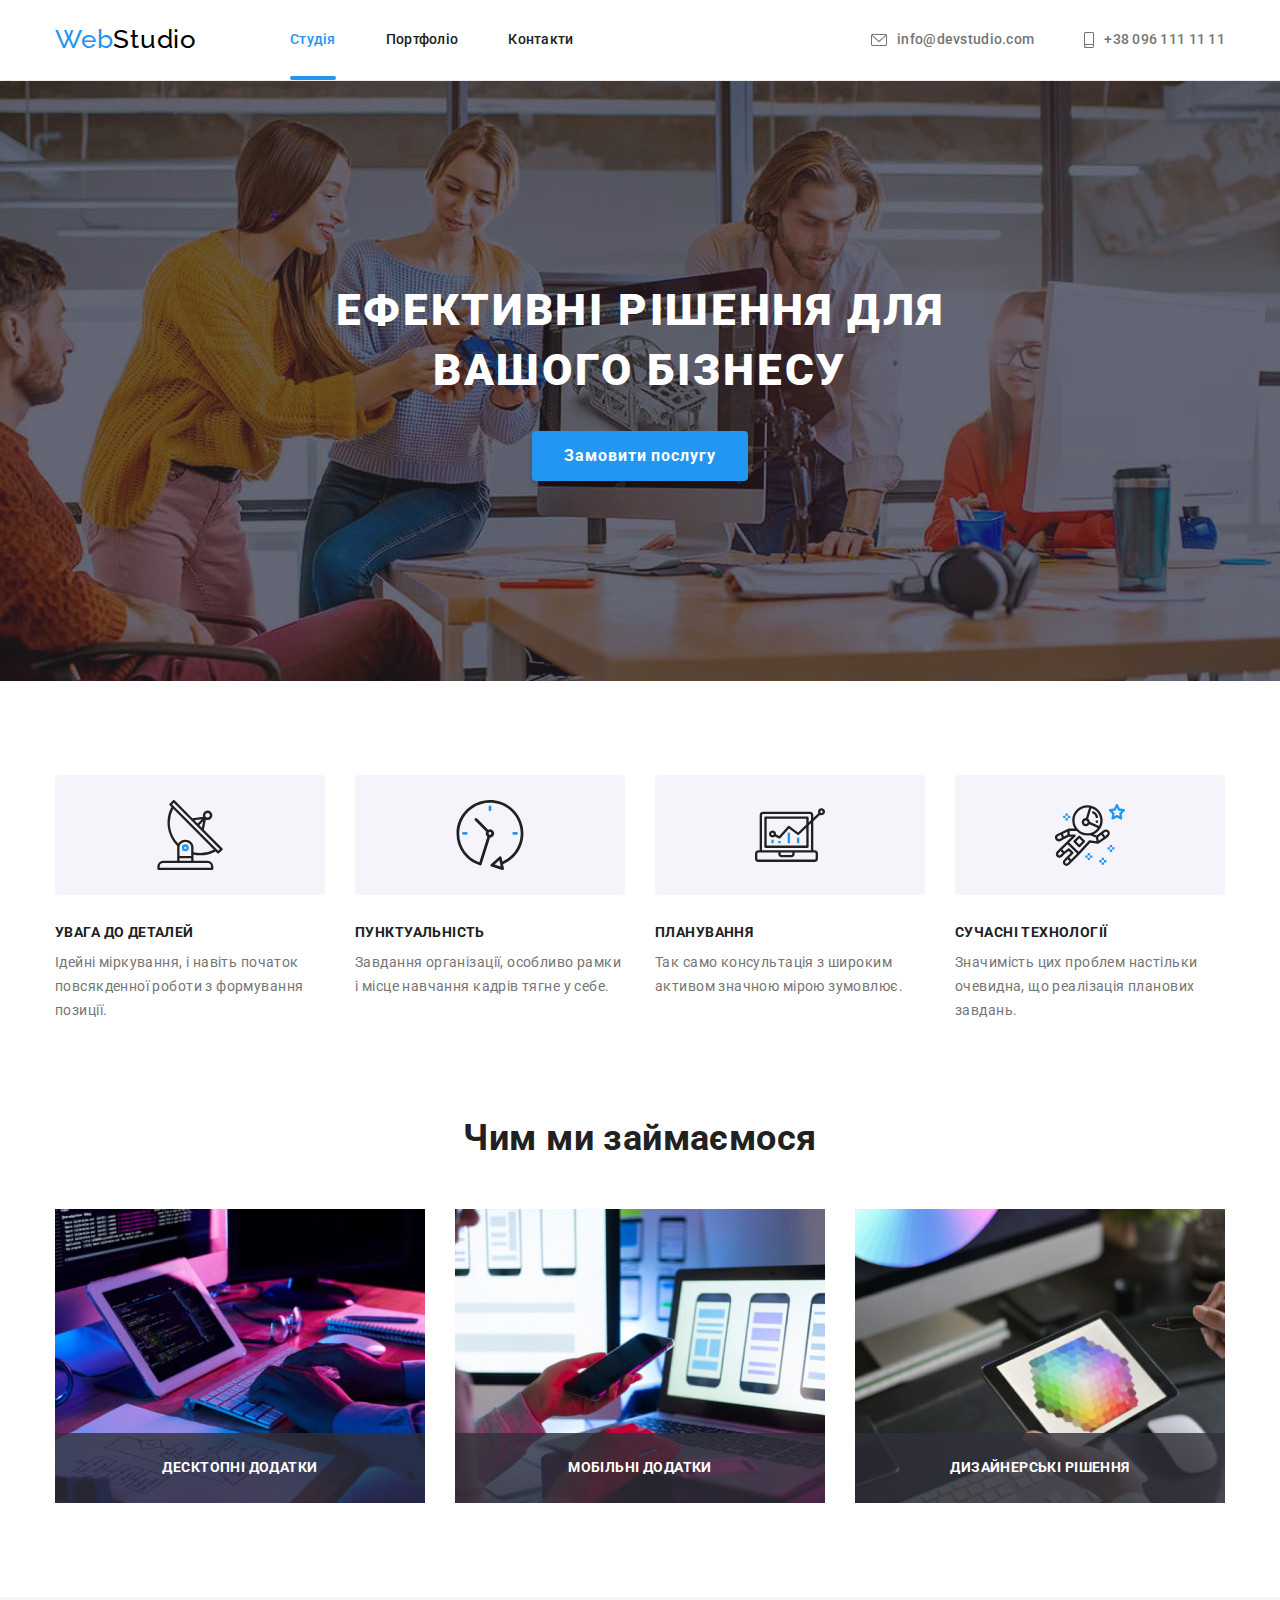
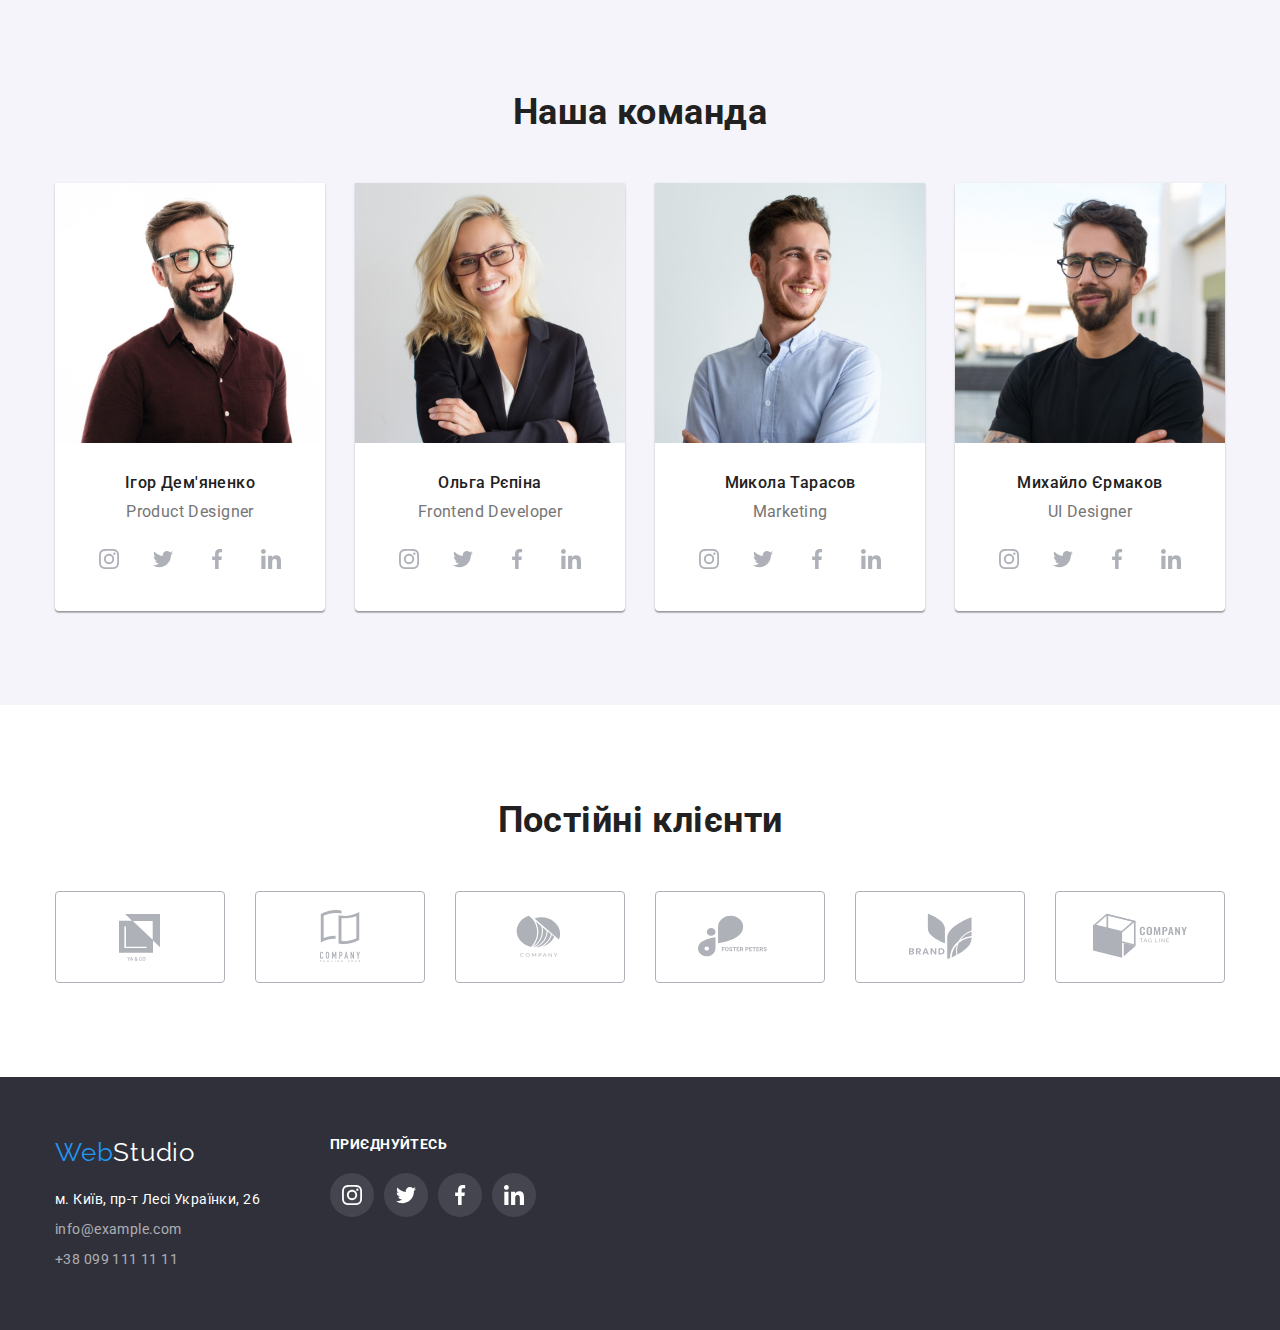
==== index.html @ 26569d28 "Copy files from 5 module" ====
<!DOCTYPE html>
<html lang="uk">

<head>
    <meta charset="UTF-8">
    <meta http-equiv="X-UA-Compatible" content="IE=edge">
    <meta name="viewport" content="width=device-width, initial-scale=1.0">
    <title>WebStudio</title>
    <link rel="preconnect" href="https://fonts.googleapis.com">
    <link rel="preconnect" href="https://fonts.gstatic.com" crossorigin>
    <link href="https://fonts.googleapis.com/css2?family=Raleway:wght@700&family=Roboto:wght@400;500;700;900&display=swap" rel="stylesheet">
    <link rel="stylesheet" href="https://cdnjs.cloudflare.com/ajax/libs/modern-normalize/1.1.0/modern-normalize.min.css">
    <link rel="stylesheet" href="./css/styles.css">
</head>

<body>

    <header>

       <div class="container">
        <!-- Navigation -->
        <nav class="main-nav">
            <a href="./index.html" lang="en" class="logo"><span>Web</span>Studio</a>
            <ul class="list site-nav">
                <li><a href="./index.html" class="link current">Студія</a></li>
                <li><a href="./portfolio.html" class="link">Портфоліо</a></li>
                <li><a href="" class="link">Контакти</a></li>
            </ul>
        </nav>
        
        <!-- Contacts -->
        <ul class="list contact-list">
            <li>
                <a href="mailto:info@devstudio.com" lang="en" class="link contact">
                    <svg width="16px" height="12px" class="contact-icon">
                        <use href="./images/icons/icons.svg#icon-envelope"></use>
                    </svg>
                    info@devstudio.com
                </a>
            </li>
            <li>
                <a href="tel:+380961111111" class="link contact">
                    <svg width="10px" height="16px" class="contact-icon">
                        <use href="./images/icons/icons.svg#icon-smartphone"></use>
                    </svg>
                    +38 096 111 11 11
                </a>
            </li>
        </ul>
       </div>

    </header>

    <main>

        <!-- Order a service -->
        <section class="order section">
            <div class="container">
                <h1 class="order-title">Ефективні рішення для вашого бізнесу</h1>
                <button type="button" class="primary-button" data-modal-open>Замовити послугу</button>
            </div>
            
            <div class="backdrop is-hidden" data-modal>
                <div class="modal">
                    <button type="button" class="modal-btn" data-modal-close>
                        <svg width="11" height="11">
                            <use href="./images/icons/icons.svg#icon-cross"></use>
                        </svg>
                    </button>
                </div>
            </div>
        </section>

        <!-- Our adventages -->
        <section class="adventage section">
           <div class="container">
            <h2 class="visually-hidden">Наші переваги</h2>
            <ul class="list adventage-list">
                <li>
                    <div class="adventage-icon">
                        <svg width="70px" height="70px">
                            <use href="./images/icons/icons.svg#icon-antenna"></use>
                        </svg>
                    </div>
                    <h3 class="adventage-title">УВАГА ДО ДЕТАЛЕЙ</h3>
                    <p class="adventage-desc">Ідейні міркування, і навіть початок повсякденної роботи з формування позиції.</p>
                </li>
                <li>
                    <div class="adventage-icon">
                        <svg width="70px" height="70px">
                            <use href="./images/icons/icons.svg#icon-clock"></use>
                        </svg>
                    </div>
                    <h3 class="adventage-title">ПУНКТУАЛЬНІСТЬ</h3>
                    <p class="adventage-desc">Завдання організації, особливо рамки і місце навчання кадрів тягне у себе.</p>
                </li>
                <li>
                    <div class="adventage-icon">
                        <svg width="70px" height="70px">
                            <use href="./images/icons/icons.svg#icon-diagram"></use>
                        </svg>
                    </div>
                    <h3 class="adventage-title">ПЛАНУВАННЯ</h3>
                    <p class="adventage-desc">Так само консультація з широким активом значною мірою зумовлює.</p>
                </li>
                <li>
                    <div class="adventage-icon">
                        <svg width="70px" height="70px">
                            <use href="./images/icons/icons.svg#icon-astronaut"></use>
                        </svg>
                    </div>
                    <h3 class="adventage-title">СУЧАСНІ ТЕХНОЛОГІЇ</h3>
                    <p class="adventage-desc">Значимість цих проблем настільки очевидна, що реалізація планових завдань.</p>
                </li>
            </ul>
           </div>
        </section>

        <!-- What we are doing -->
        <section class="work section">
           <div class="container">
            <h2 class="section-title">Чим ми займаємося</h2>
            <ul class="list work-list">
                <li class="work-item">
                    <img src="./images/work/program-structure.jpg" alt="program-structure" width="370">
                    <div class="work-desc">
                        <h3 class="work-title">Десктопні додатки</h3>
                    </div>
                </li>
                <li class="work-item">
                    <img src="./images/work/flexibale-for-phone.jpg" alt="flexibale-for-phone" width="370">
                    <div class="work-desc">
                        <h3 class="work-title">Мобільні додатки</h3>
                    </div>
                </li>
                <li class="work-item">
                    <img src="./images/work/planshet-color.jpg" alt="planshet-color" width="370">
                    <div class="work-desc">
                        <h3 class="work-title">Дизайнерські рішення</h3>
                    </div>
                </li>
            </ul>
           </div>
        </section>

        <!-- Our team -->
        <section class="team section">
            <div class="container">
                <h2 class="section-title">Наша команда</h2>
                <ul class="list team-list">
                    <li class="list-item">
                        <img src="./images/team/igor-demyanenko.jpg" alt="igor-demyanenko" width="270" class="hero-img">
                        <div class="team-info">
                            <h3 class="hero-title">Ігор Дем'яненко</h3>
                            <p class="hero-desc" lang="en">Product Designer</p>
                            <ul class="list social-list">
                            <li class="social-item">
                                <a href="" class="social-link" aria-label="instagram">
                                    <svg class="social-icon">
                                        <use href="./images/icons/icons.svg#icon-instagram"></use>
                                    </svg>
                                </a>
                            </li>
                            <li class="social-item">
                                <a href="" class="social-link" aria-label="twitter">
                                    <svg class="social-icon">
                                        <use href="./images/icons/icons.svg#icon-twitter"></use>
                                    </svg>
                                </a>
                            </li>
                            <li class="social-item">
                                <a href="" class="social-link" aria-label="facebook">
                                    <svg class="social-icon">
                                        <use href="./images/icons/icons.svg#icon-facebook"></use>
                                    </svg>
                                </a>
                            </li>
                            <li class="social-item">
                                <a href="" class="social-link" aria-label="linkedin">
                                    <svg class="social-icon">
                                        <use href="./images/icons/icons.svg#icon-linkedin"></use>
                                    </svg>
                                </a>
                            </li>
                            </ul>
                        </div>
                    </li>
                    <li class="list-item">
                        <img src="./images/team/olga-repina.jpg" alt="olga-repina" width="270" class="hero-img">
                        <div class="team-info">
                            <h3 class="hero-title">Ольга Рєпіна</h3>
                            <p class="hero-desc" lang="en">Frontend Developer</p>
                            <ul class="list social-list">
                                <li class="social-item">
                                    <a href="" class="social-link" aria-label="instagram">
                                        <svg class="social-icon">
                                            <use href="./images/icons/icons.svg#icon-instagram"></use>
                                        </svg>
                                    </a>
                                </li>
                                <li class="social-item">
                                    <a href="" class="social-link" aria-label="twitter">
                                        <svg class="social-icon">
                                            <use href="./images/icons/icons.svg#icon-twitter"></use>
                                        </svg>
                                    </a>
                                </li>
                                <li class="social-item">
                                    <a href="" class="social-link" aria-label="facebook">
                                        <svg class="social-icon">
                                            <use href="./images/icons/icons.svg#icon-facebook"></use>
                                        </svg>
                                    </a>
                                </li>
                                <li class="social-item">
                                    <a href="" class="social-link" aria-label="linkedin">
                                        <svg class="social-icon">
                                            <use href="./images/icons/icons.svg#icon-linkedin"></use>
                                        </svg>
                                    </a>
                                </li>
                            </ul>
                        </div>
                    </li>
                    <li class="list-item">
                        <img src="./images/team/nikolai-tarasov.jpg" alt="nikolai-tarasov" width="270" class="hero-img">
                        <div class="team-info">
                            <h3 class="hero-title">Микола Тарасов</h3>
                            <p class="hero-desc" lang="en">Marketing</p>
                            <ul class="list social-list">
                                <li class="social-item">
                                    <a href="" class="social-link" aria-label="instagram">
                                        <svg class="social-icon">
                                            <use href="./images/icons/icons.svg#icon-instagram"></use>
                                        </svg>
                                    </a>
                                </li>
                                <li class="social-item">
                                    <a href="" class="social-link" aria-label="twitter">
                                        <svg class="social-icon">
                                            <use href="./images/icons/icons.svg#icon-twitter"></use>
                                        </svg>
                                    </a>
                                </li>
                                <li class="social-item">
                                    <a href="" class="social-link" aria-label="facebook">
                                        <svg class="social-icon">
                                            <use href="./images/icons/icons.svg#icon-facebook"></use>
                                        </svg>
                                    </a>
                                </li>
                                <li class="social-item">
                                    <a href="" class="social-link" aria-label="linkedin">
                                        <svg class="social-icon">
                                            <use href="./images/icons/icons.svg#icon-linkedin"></use>
                                        </svg>
                                    </a>
                                </li>
                            </ul>
                        </div>
                    </li>
                    <li class="list-item">
                        <img src="./images/team/misha-ermakov.jpg" alt="misha-ermakov" width="270" class="hero-img">
                        <div class="team-info">
                            <h3 class="hero-title">Михайло Єрмаков</h3>
                            <p class="hero-desc" lang="en">UI Designer</p>
                            <ul class="list social-list">
                                <li class="social-item">
                                    <a href="" class="social-link" aria-label="instagram">
                                        <svg class="social-icon">
                                            <use href="./images/icons/icons.svg#icon-instagram"></use>
                                        </svg>
                                    </a>
                                </li>
                                <li class="social-item">
                                    <a href="" class="social-link" aria-label="twitter">
                                        <svg class="social-icon">
                                            <use href="./images/icons/icons.svg#icon-twitter"></use>
                                        </svg>
                                    </a>
                                </li>
                                <li class="social-item">
                                    <a href="" class="social-link" aria-label="facebook">
                                        <svg class="social-icon">
                                            <use href="./images/icons/icons.svg#icon-facebook"></use>
                                        </svg>
                                    </a>
                                </li>
                                <li class="social-item">
                                    <a href="" class="social-link" aria-label="linkedin">
                                        <svg class="social-icon">
                                            <use href="./images/icons/icons.svg#icon-linkedin"></use>
                                        </svg>
                                    </a>
                                </li>
                            </ul>
                        </div>
                    </li>
                </ul>
            </div>
        </section>

        <!-- Our clients -->
        <section class="section">
            <div class="container">
                <h2 class="section-title">Постійні клієнти</h2>
                <ul class="list client-list">
                    <li class="client-item">
                        <a href="" class="link client-link">
                            <svg class="client-icon">
                                <use href="./images/icons/icons.svg#icon-ya-co"></use>
                            </svg>
                        </a>
                    </li>
                    <li class="client-item">
                        <a href="" class="link client-link">
                            <svg class="client-icon">
                                <use href="./images/icons/icons.svg#icon-tagline-here"></use>
                            </svg>
                        </a>
                    </li>
                    <li class="client-item">
                        <a href="" class="link client-link">
                            <svg class="client-icon">
                                <use href="./images/icons/icons.svg#icon-company"></use>
                            </svg>
                        </a>
                    </li>
                    <li class="client-item">
                        <a href="" class="link client-link">
                            <svg class="client-icon">
                                <use href="./images/icons/icons.svg#icon-foster-peters"></use>
                            </svg>
                        </a>
                    </li>
                    <li class="client-item">
                        <a href="" class="link client-link">
                            <svg class="client-icon">
                                <use href="./images/icons/icons.svg#icon-brand"></use>
                            </svg>
                        </a>
                    </li>
                    <li class="client-item">
                        <a href="" class="link client-link">
                            <svg class="client-icon">
                                <use href="./images/icons/icons.svg#icon-tag-line"></use>
                            </svg>
                        </a>
                    </li>
                </ul>
            </div>
        </section>
    </main>

    <footer class="footer">

        <div class="container">
            <!-- Logo and address -->
            <div class="address-section">
                <!-- Address -->
                <a href="./index.html" lang="en" class="link logo"><span>Web</span>Studio</a>
                
                <address>
                    <ul class="list">
                        <li class="address-item"><a href="" class="link">м. Київ, пр-т Лесі Українки, 26</a></li>
                        <li class="address-item"><a href="mailto:info@example.com" class="link contact">info@example.com</a></li>
                        <li class="address-item"><a href="tel:+380991111111" class="link contact">+38 099 111 11 11</a></li>
                    </ul>
                </address>
            </div>

            <!-- Social links -->
            <div class="social-section">
                <h3 class="social-title">Приєднуйтесь</h3>
                <ul class="list social-list">
                    <li class="list-item social-item">
                        <a href="" class="link social-link">
                            <svg class="social-icon">
                                <use href="./images/icons/icons.svg#icon-instagram"></use>
                            </svg>
                        </a>
                    </li>
                    <li class="list-item social-item">
                        <a href="" class="link social-link">
                            <svg class="social-icon">
                                <use href="./images/icons/icons.svg#icon-twitter"></use>
                            </svg>
                        </a>
                    </li>
                    <li class="list-item social-item">
                        <a href="" class="link social-link">
                            <svg class="social-icon">
                                <use href="./images/icons/icons.svg#icon-facebook"></use>
                            </svg>
                        </a>
                    </li>
                    <li class="list-item social-item">
                        <a href="" class="link social-link">
                            <svg class="social-icon">
                                <use href="./images/icons/icons.svg#icon-linkedin"></use>
                            </svg>
                        </a>
                    </li>
                </ul>
            </div>
        </div>
    </footer>

    <script src="./js/modal.js"></script>
</body>

</html>
---- css/styles.css ----
/* TEXT COLOR */
/* main color for text: #757575; */
/* main color for text in header: #212121; */
/* secondary color for text: #FFFFFF; */
/* color accent: #2196F3 */
/* Color for logo: #000000 */


/* BACKGROUND COLOR */
/* main background color: #FFFFFF; */
/* secondary background color: #2F303A */
/* another background color: #F5F4FA */


/* ELEMENTS COLOR */
/* Color for icons: #AFB1B8 */


/* common selectors */
:root {
    --primary-text-color: #757575;
    --title-text-color: #212121;
    --accent-color: #2196F3;
    --primary-white-color: #FFFFFF;
    --secondary-white-color: #F5F4FA;
    --secondary-background-color: #2F303A;
    --primary-icon-color: #AFB1B8;


    --time-function: cubic-bezier(0.4, 0, 0.2, 1);
}

body {
    background-color: var(--primary-white-color);
    color: var(--primary-text-color);
    font-family: 'Roboto', sans-serif;
    letter-spacing: 0.03em;
    font-size: 14px;
}

html {
    box-sizing: border-box;
}

*,
*::after,
*::before {
    box-sizing: inherit;
}


.list {
    list-style: none;
    margin: 0;
    padding: 0;
}

.link {
    text-decoration: none;
}

.link.current {
    color: var(--accent-color);
}

.link.current::after {
    position: absolute;

    content: '';
    width: 100%;
    height: 4px;
    transform: scaleX(1);

    left: 0px;
    bottom: 0px;
    border-radius: 2px;
    background-color: var(--accent-color);
}

.visually-hidden {
    position: absolute;
    width: 1px;
    height: 1px;
    margin: -1px;
    border: 0;
    padding: 0;
    white-space: nowrap;
    clip-path: inset(100%);
    clip: rect(0 0 0 0);
    overflow: hidden;
}

button {
    cursor: pointer;
}

.container {
    margin: 0 auto;
    width: 1200px;
    padding: 0 15px;
}

h1, h2, h3, h4, h5, h6 {
    margin: 0px;
}

p {
    margin: 0px;
}

.section {
    padding-top: 94px;
    padding-bottom: 94px;
}

/* HEADER */
header {
    font-weight: 500;
    line-height: 1.14;
    letter-spacing: 0.02em;
    border-bottom: 1px solid #ECECEC;
}

header .container {
    display: flex;
    align-items: center;
}

.main-nav {
    display: flex;
    align-items: center;
}

/* logo */
nav .logo {
    margin-right: 93px;

    text-decoration: none;
    color: #000000;
}

.logo span {
    color: var(--accent-color);
}

.logo {
    font-family: 'Raleway', sans-serif;
    font-size: 26px;
    line-height: 1.2;
    letter-spacing: 0.03em;
}

.site-nav {
    display: flex;
}

.site-nav li:not(:last-child) {
    margin-right: 50px;
}

/* links for pages */
nav .link {
    position: relative;

    display: block;
    padding-top: 32px;
    padding-bottom: 32px;

    color: var(--title-text-color);

    transition: color 250ms var(--time-function);
}

nav .link:hover,
nav .link:focus {
    color: var(--accent-color);
}

nav .link::after,
nav .link::after {
    position: absolute;

    content: '';
    width: 100%;
    height: 4px;
    right: 0px;
    bottom: 0px;

    border-radius: 2px;
    background-color: var(--accent-color);

    transform: scaleX(0);
    transition: transform 250ms var(--time-function),
    width 250ms var(--time-function);
}

nav .link:hover::after,
nav .link:focus::after {
    transform: scaleX(1);
}

/* Contacts */
.contact-list {
    display: flex;
    margin-left: auto;
}

.contact-list .link {
    padding-top: 32px;
    padding-bottom: 32px; 
}

.contact-list li:not(:last-child) {
    margin-right: 50px;
}

.contact {
    display: flex;
    align-items: center;
    color: var(--primary-text-color);

    transition: color 250ms var(--time-function);
}

.contact-icon {
    display: block;
    margin-right: 10px;
    fill: currentColor;
}

.contact:hover,
.contact:focus {
    color: var(--accent-color);
}

/* MAIN */
/* Order a service */
.order {
    
    background-image: linear-gradient( 
    to right,    
    rgba(47, 48, 58, 0.4),
    rgba(47, 48, 58, 0.4)),
    url(../images/background/group-people.jpg);
    background-repeat: no-repeat;
    max-width: 1600px;
    height: 600px;
    background-position: center;
    margin-right: auto;
    margin-left: auto;

    background-color: var(--secondary-background-color);
    padding-top: 200px;
    padding-bottom: 200px;
    text-align: center;
}

.order-title {
    margin-right: auto;
    margin-left: auto;
    margin-bottom:30px;
    width: 696px;
    

    color: var(--primary-white-color);
    font-weight: 900;
    font-size: 44px;
    line-height: 1.36;
    text-align: center;
    letter-spacing: 0.06em;
    text-transform: uppercase;
}

.primary-button {
    padding: 10px 32px;
    box-shadow: 0px 4px 4px rgba(0, 0, 0, 0.15);
    border-radius: 4px;
    min-width: 216px;
    min-height: 50px;

    color: var(--primary-white-color);
    background-color: var(--accent-color);
    border: 0px;
    font-family: inherit;
    font-weight: 700;
    font-size: 16px;
    line-height: 1.88;
    text-align: center;
    letter-spacing: 0.06em;
}

.backdrop {
    position: fixed;
    top: 0;
    left: 0;
    width: 100%;
    height: 100%;
    background-color: rgba(0, 0, 0, 0.2);
    z-index: 99;
    opacity: 1;
    transition: opacity 250ms var(--time-function);
}

.backdrop.is-hidden {
    opacity: 0;
    pointer-events: none;
}

.backdrop.is-hidden .modal {
    transform: translate(-50%, -50%) scale(0.3);
}

.modal {
    position: absolute;
    top: 50%;
    left: 50%;
    transform: translate(-50%, -50%) scale(1);
    transition: transform 250ms var(--time-function);

    min-width: 528px;
    min-height: 581px;
    background-color: var(--primary-white-color);
    box-shadow: 0px 1px 3px rgba(0, 0, 0, 0.12), 0px 1px 1px rgba(0, 0, 0, 0.14), 0px 2px 1px rgba(0, 0, 0, 0.2);
    border-radius: 4px;
}



.modal-btn {
    position: absolute;
    width: 30px;
    height: 30px;
    right: 8px;
    top: 8px;
    
    background: var(--primary-white-color);
    border: 1px solid rgba(0, 0, 0, 0.1);
    border-radius: 50%;
}

/* Our adventages */
.adventage {
    padding-top: 94px;
    padding-bottom: 0px;
}

.adventage-list {
    display: flex;
}

.adventage-list li:not(:last-child) {
    margin-right: 30px;
}

.adventage-title {
    margin-bottom: 10px;

    color: var(--title-text-color);
    font-size: 14px;
    line-height: 1.14;
    text-transform: uppercase;
}

.adventage-desc {
    width: 270px;
    line-height: 1.71;
}

.adventage-icon {
    display: flex;
    justify-content: center;
    align-items: center;
    height: 120px;
    background-color: var(--secondary-white-color);
    border-radius: 4px;
    margin-bottom: 30px;
}


/* What we are doing */
.work img {
    display: block;
}

.work-list {
    display: flex;
}

.work-item {
    position: relative;
}

.work-item:not(:last-child) {
    margin-right: 30px;
}

.work-desc {
    position: absolute;
    width: 100%;
    height: 70px;
    left: 0px;
    bottom: 0px;
    padding: 27px;
    background-color: rgba(47, 48, 58, 0.8);
}

.work-title {
        font-size: 14px;
        line-height: 1.14;
        text-align: center;
        text-transform: uppercase;
        color: var(--primary-white-color);
}


.section-title {
    margin-bottom: 50px;

    color: var(--title-text-color);
    font-size: 36px;
    line-height: 1.17;
    text-align: center;
}

/* Our team */
.team {
    background-color: var(--secondary-white-color);
}

.team-list {
    display: flex;
}

.team-list .list-item:not(:last-child) {
    margin-right: 30px;
}

.team .list-item {
    width: 270px;
    text-align: center;

    background: var(--primary-white-color);
    box-shadow: 0px 1px 3px rgba(0, 0, 0, 0.12), 0px 1px 1px rgba(0, 0, 0, 0.14), 0px 2px 1px rgba(0, 0, 0, 0.2);
    border-radius: 0px 0px 4px 4px;
}

.hero-img {
    display: block;
}

.team-info {
    padding-top: 30px;
    padding-bottom: 30px;
}

.hero-title {
    margin-bottom: 10px;

    color: var(--title-text-color);
    font-weight: 500;
    font-size: 16px;
    line-height: 1.2;
}

.hero-desc {
    margin-bottom: 16px;
    font-size: 16px;
    line-height: 1.2;
}

.social-list {
    display: flex;
    justify-content: center;
}

.social-item:not(:last-child) {
    margin-right: 10px;
}

.social-link {
    display: flex;
    justify-content: center;
    align-items: center;
    width: 44px;
    height: 44px;
    border-radius: 50%;
    color: var(--primary-icon-color);

    transition: background-color 250ms var(--time-function),
    color 250ms var(--time-function);
}

.social-link:hover,
.social-link:focus {
    background-color: var(--accent-color);
    color: var(--primary-white-color);
}

.social-icon {
    width: 20px;
    height: 20px;
    fill: currentColor;
}

/* Our clients */
.client-list {
    display: flex;
    justify-content: center;
}

.client-item:not(:last-child) {
    margin-right: 30px;
}

.client-link {
    display: flex;
    justify-content: center;
    align-items: center;
    width: 170px;
    height: 92px;
    color: var(--primary-icon-color);
    border: 1px solid var(--primary-icon-color);
    border-radius: 4px;

    transition: color 250ms var(--time-function),
    border 250ms var(--time-function);
}

.client-link:hover,
.client-link:focus {
    color: var(--accent-color);
    border: 1px solid var(--accent-color);
}

.client-icon {
    width: 106px;
    fill: currentColor;
}


/* FOOTER */
/* address */
.footer {
    padding-top: 60px;
    padding-bottom: 60px;
    background-color: var(--secondary-background-color);
}
.link.logo {
    display: inline-block;
    margin-bottom: 20px;
}

footer .link {
    color: var(--primary-white-color);
}

address .link {
    font-style: normal;
    line-height: 1.5;
}

address .contact {
    opacity: 0.6;
}


.address-item:not(:last-child){
    margin-bottom: 9px;
}

.footer .container {
    display: flex;
}

.address-section {
    margin-right: 70px;
}

.social-title {
    margin-bottom: 20px;

    font-size: 14px;
    line-height: 1.14;
    text-transform: uppercase;
    color: var(--primary-white-color);
}

.social-section .social-link {
    background: rgba(255, 255, 255, 0.1);

    transition: background-color 250ms var(--time-function);
}

.social-section .social-link:hover,
.social-section .social-link:focus {
    background-color: var(--accent-color);
}



/* PORTFOLIO PAGE */


/* buttons */
.list.button {
    display: flex;
    justify-content: center;
    margin-bottom: 50px;
}

.list.button li:not(:last-child) {
    margin-right: 8px;
}

.secondary-button {
    padding: 6px 22px;
    border-radius: 4px;

    color: var(--title-text-color);
    background-color: var(--secondary-white-color);
    border: 0px;

    font-family: inherit;
    font-weight: 500;
    font-size: 16px;
    line-height: 1.62;
    text-align: center;

    transition: background-color 250ms var(--time-function),
    box-shadow 250ms var(--time-function), 
    color 250ms var(--time-function);
}

.secondary-button:hover,
.secondary-button:focus {
    color: var(--primary-white-color);
    background-color: var(--accent-color);
    box-shadow: 0px 3px 1px rgba(0, 0, 0, 0.1), 0px 1px 2px rgba(0, 0, 0, 0.08), 0px 2px 2px rgba(0, 0, 0, 0.12);
}

.secondary-button.current {
    color: var(--primary-white-color);
    background-color: var(--accent-color);
    box-shadow: 0px 3px 1px rgba(0, 0, 0, 0.1), 0px 1px 2px rgba(0, 0, 0, 0.08), 0px 2px 2px rgba(0, 0, 0, 0.12);
}

/* Cards */
.card-list {
    display: flex;
    flex-wrap: wrap;
    margin: -15px;
}
.card-item {
    width: 370px;
    margin: 15px;

    background: var(--primary-white-color);
    border: 1px solid #EEEEEE;

    transition: box-shadow 250ms var(--time-function);
}

.card-item:hover,
.card-item:focus {
    box-shadow: 0px 1px 1px rgba(0, 0, 0, 0.12), 0px 4px 4px rgba(0, 0, 0, 0.06), 1px 4px 6px rgba(0, 0, 0, 0.16);
}


.card-icon {
    position: relative;
    overflow: hidden;
}

.card-img {
    display: block;
    margin: -1px 0 0 -1px;
}

.card-overlay {
    position: absolute;

    
    top: 0;
    left: 0px;
    width: 100%;
    height: 100%;

    padding: 63px 24px;
    background-color: rgba(33, 150, 243, 0.9);

    transform: translateY(100%);
    transition: transform 250ms var(--time-function);
}

.card-icon:hover .card-overlay,
.card-icon:focus .card-overlay{
    transform: translateY(0);
}

.overlay-desc {
    font-weight: 400;
    font-size: 18px;
    line-height: 1.56;
    
    color: var(--primary-white-color);
}

.card-info {
    padding: 20px 24px;
}

.card-title {
    margin-bottom: 4px;
    color: var(--title-text-color);
    font-size: 18px;
    line-height: 2;
    letter-spacing: 0.06em;
}

.card-desc {
    max-width: 322px;
    
    font-size: 16px;
    line-height: 1.88;
}
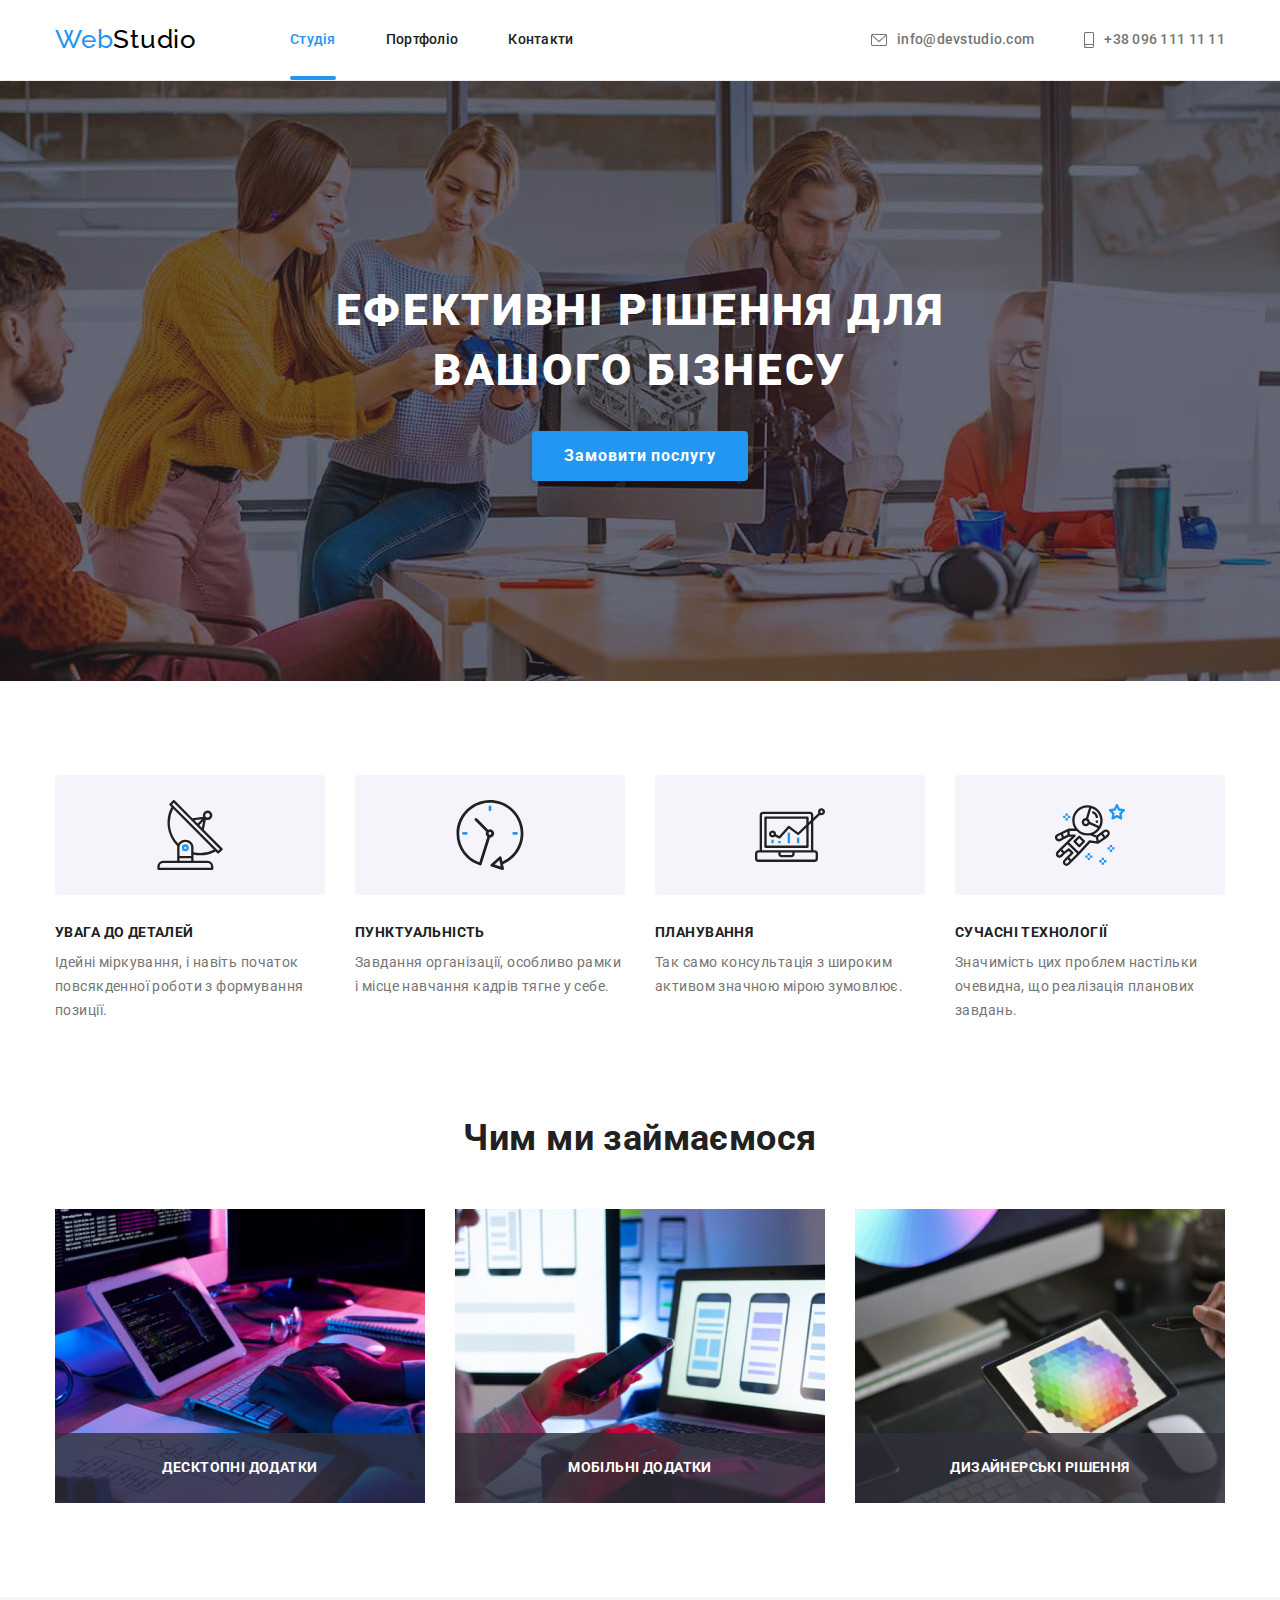
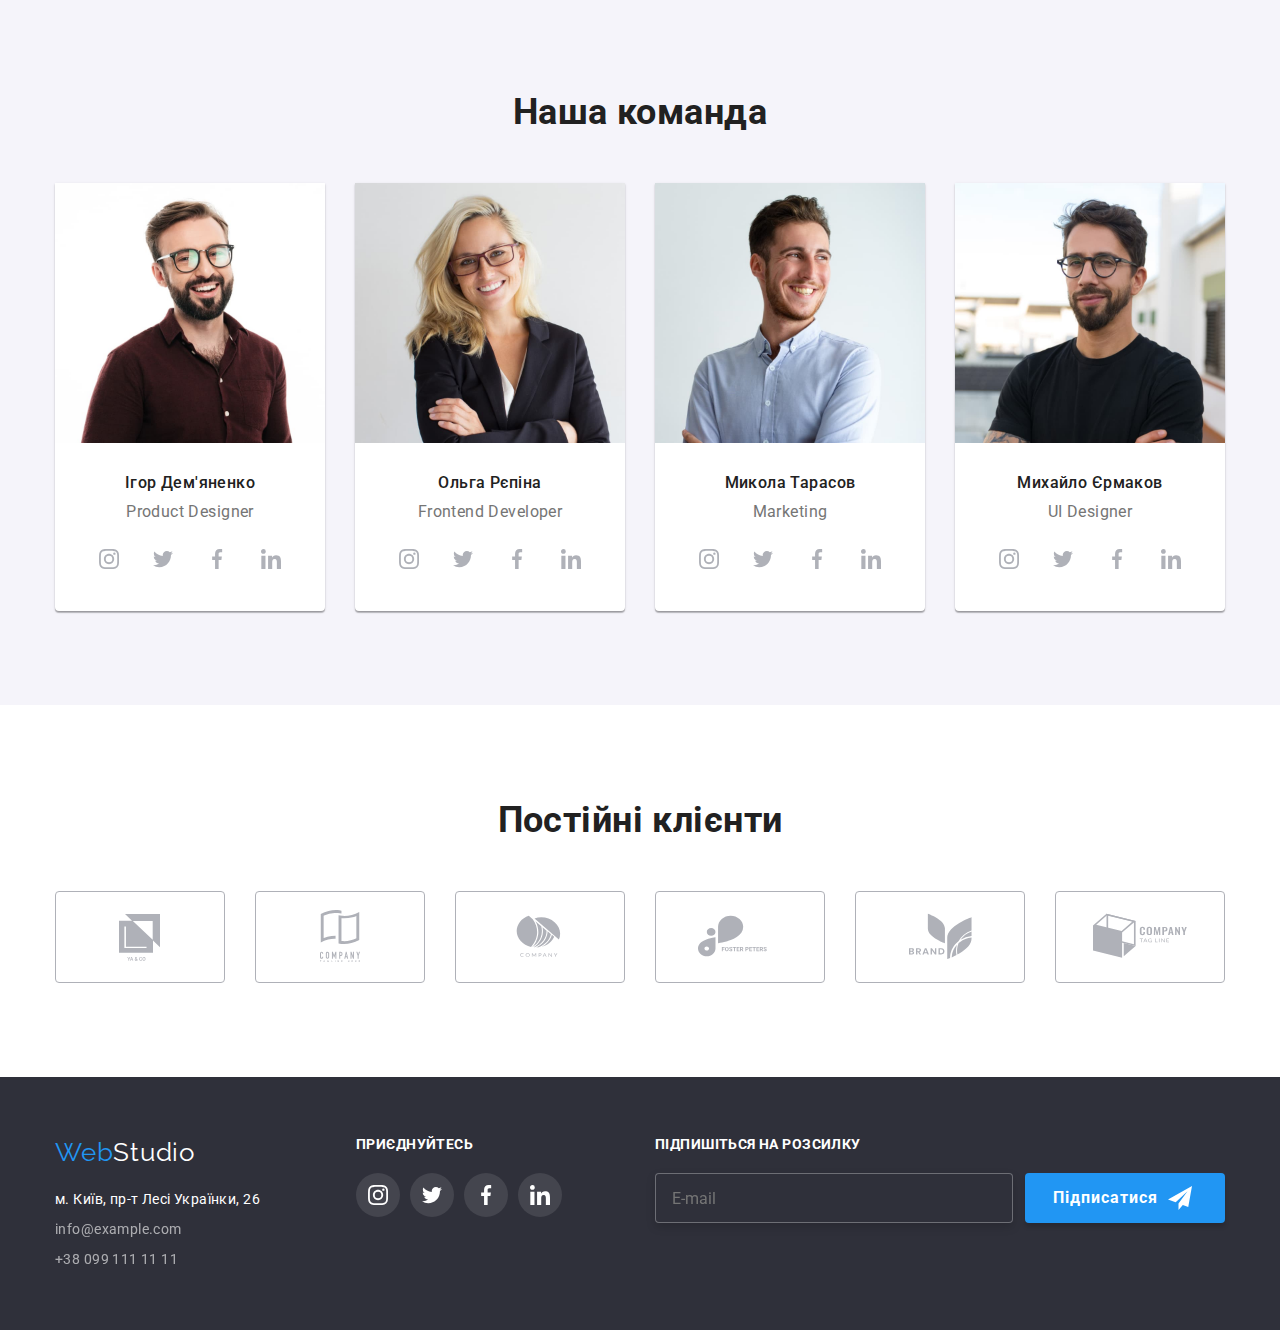
==== commit b9f647b1: "Footer with subscribe" ====
--- a/index.html
+++ b/index.html
@@ -371,7 +371,7 @@
 
             <!-- Social links -->
             <div class="social-section">
-                <h3 class="social-title">Приєднуйтесь</h3>
+                <h3 class="footer-title">Приєднуйтесь</h3>
                 <ul class="list social-list">
                     <li class="list-item social-item">
                         <a href="" class="link social-link">
@@ -403,6 +403,22 @@
                     </li>
                 </ul>
             </div>
+
+            <!-- Subscribe to the newsletter  -->
+            <div class="subscribe">
+                <label>
+                    <h3 class="footer-title">Підпишіться на розсилку</h3>
+                    <div class="form-subscribe">
+                        <input class="mail-subscribe" type="email" name="email" placeholder="E-mail">
+                        <button class="primary-button button-subscribe" type="submit">
+                                <span>Підписатися</span>
+                                <svg width="24px" height="24px">
+                                    <use href="./images/icons/icons.svg#icon-send"></use>
+                                </svg>
+                        </button>
+                    </div>
+                </label>
+            </div>
         </div>
     </footer>
 
--- a/css/styles.css
+++ b/css/styles.css
@@ -574,10 +574,16 @@
 }
 
 .address-section {
+    width: 231px;
     margin-right: 70px;
 }
 
-.social-title {
+/* social links */
+.social-section {
+    margin-right: 93px;
+}
+
+.footer-title {
     margin-bottom: 20px;
 
     font-size: 14px;
@@ -597,6 +603,43 @@
     background-color: var(--accent-color);
 }
 
+/* subscribe to the newsletter */
+.form-subscribe{
+display: flex;
+}
+
+.mail-subscribe {
+    
+    width: 358px;
+    height: 50px;
+    margin-right: 12px;
+    padding: 15px 16px;
+
+    font-size: 16px;
+    line-height: 1.25;
+    color: rgba(255, 255, 255, 0.6);
+    background-color: var(--secondary-background-color);
+    border: 1px solid rgba(255, 255, 255, 0.3);
+    filter: drop-shadow(0px 4px 4px rgba(0, 0, 0, 0.15));
+    border-radius: 4px;
+}
+
+.mail-subscribe::placeholder {
+   position: absolute;
+}
+
+.button-subscribe {
+    min-width: 200px;
+    height: 50px;
+    padding: 10px 28px;
+    display: flex;
+    align-items: center;
+}
+
+
+.button-subscribe span {
+    margin-right: 10px;
+}
 
 
 /* PORTFOLIO PAGE */
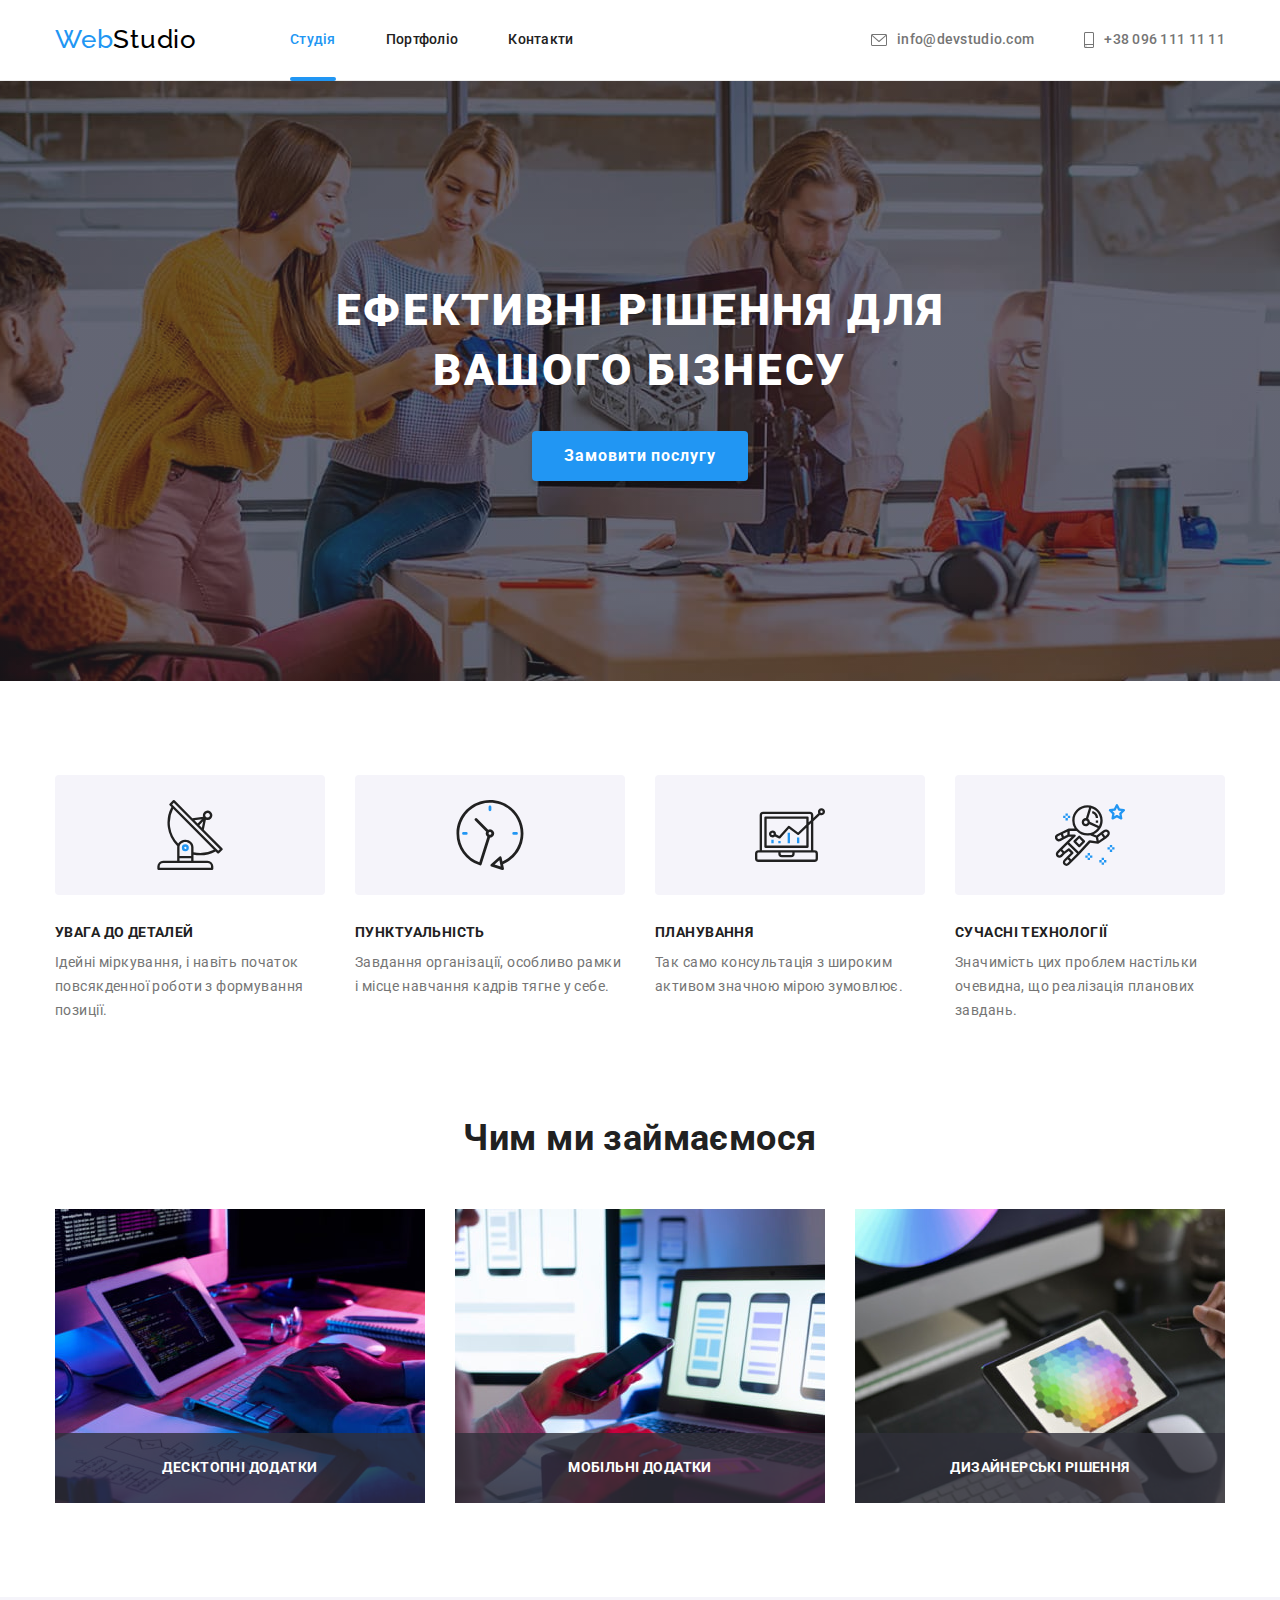
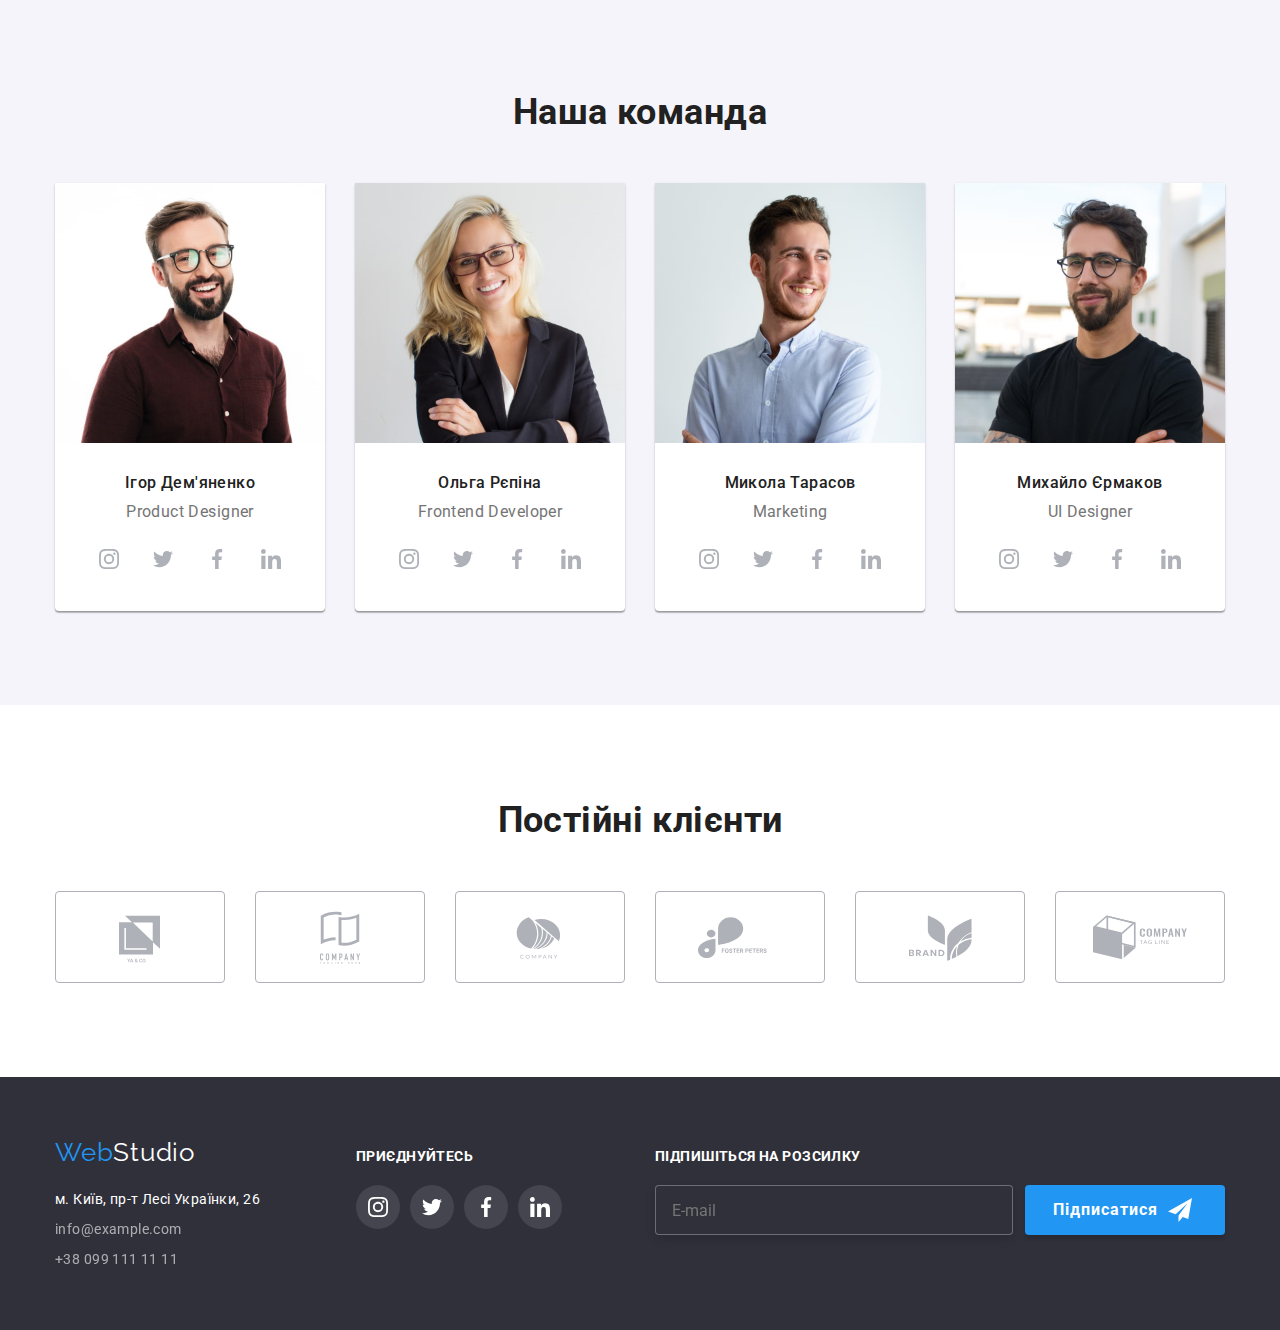
==== commit 3a7adcf6: "Changes after review" ====
--- a/index.html
+++ b/index.html
@@ -1,428 +1,686 @@
 <!DOCTYPE html>
 <html lang="uk">
-
-<head>
-    <meta charset="UTF-8">
-    <meta http-equiv="X-UA-Compatible" content="IE=edge">
-    <meta name="viewport" content="width=device-width, initial-scale=1.0">
+  <head>
+    <meta charset="UTF-8" />
+    <meta http-equiv="X-UA-Compatible" content="IE=edge" />
+    <meta name="viewport" content="width=device-width, initial-scale=1.0" />
     <title>WebStudio</title>
-    <link rel="preconnect" href="https://fonts.googleapis.com">
-    <link rel="preconnect" href="https://fonts.gstatic.com" crossorigin>
-    <link href="https://fonts.googleapis.com/css2?family=Raleway:wght@700&family=Roboto:wght@400;500;700;900&display=swap" rel="stylesheet">
-    <link rel="stylesheet" href="https://cdnjs.cloudflare.com/ajax/libs/modern-normalize/1.1.0/modern-normalize.min.css">
-    <link rel="stylesheet" href="./css/styles.css">
-</head>
-
-<body>
-
+    <link rel="preconnect" href="https://fonts.googleapis.com" />
+    <link rel="preconnect" href="https://fonts.gstatic.com" crossorigin />
+    <link
+      href="https://fonts.googleapis.com/css2?family=Raleway:wght@700&family=Roboto:wght@400;500;700;900&display=swap"
+      rel="stylesheet"
+    />
+    <link
+      rel="stylesheet"
+      href="https://cdnjs.cloudflare.com/ajax/libs/modern-normalize/1.1.0/modern-normalize.min.css"
+    />
+    <link rel="stylesheet" href="./css/styles.css" />
+  </head>
+
+  <body>
     <header>
-
-       <div class="container">
+      <div class="container">
         <!-- Navigation -->
         <nav class="main-nav">
-            <a href="./index.html" lang="en" class="logo"><span>Web</span>Studio</a>
-            <ul class="list site-nav">
-                <li><a href="./index.html" class="link current">Студія</a></li>
-                <li><a href="./portfolio.html" class="link">Портфоліо</a></li>
-                <li><a href="" class="link">Контакти</a></li>
-            </ul>
+          <a href="./index.html" lang="en" class="logo"><span>Web</span>Studio</a>
+          <ul class="list site-nav">
+            <li><a href="./index.html" class="link current">Студія</a></li>
+            <li><a href="./portfolio.html" class="link">Портфоліо</a></li>
+            <li><a href="" class="link">Контакти</a></li>
+          </ul>
         </nav>
-        
+
         <!-- Contacts -->
         <ul class="list contact-list">
+          <li>
+            <a href="mailto:info@devstudio.com" lang="en" class="link contact">
+              <svg width="16px" height="12px" class="contact-icon">
+                <use href="./images/icons/icons.svg#icon-envelope"></use>
+              </svg>
+              info@devstudio.com
+            </a>
+          </li>
+          <li>
+            <a href="tel:+380961111111" class="link contact">
+              <svg width="10px" height="16px" class="contact-icon">
+                <use href="./images/icons/icons.svg#icon-smartphone"></use>
+              </svg>
+              +38 096 111 11 11
+            </a>
+          </li>
+        </ul>
+      </div>
+    </header>
+
+    <main>
+      <!-- Order a service -->
+      <section class="order section">
+        <div class="container">
+          <h1 class="order-title">Ефективні рішення для вашого бізнесу</h1>
+          <button type="button" class="primary-button" data-modal-open>Замовити послугу</button>
+        </div>
+
+        <div class="backdrop is-hidden" data-modal>
+          <div class="modal">
+            <button type="button" class="modal-btn" data-modal-close>
+              <svg class="cross-icon" width="11" height="11">
+                <use href="./images/icons/icons.svg#icon-cross"></use>
+              </svg>
+            </button>
+
+            <!-- Modal form -->
+            <h2 class="form-title">Залиште свої дані, ми вам передзвонимо</h2>
+            <form class="order-info" name="order-info" autocomplete="on">
+              <label class="form-field">
+                <span class="form-label">Ім'я</span>
+                <div class="input-field">
+                  <input class="form-input" type="text" name="name" placeholder=" " />
+                  <svg class="form-icon">
+                    <use href="./images/icons/icons.svg#icon-person"></use>
+                  </svg>
+                </div>
+              </label>
+
+              <label class="form-field">
+                <span class="form-label">Телефон</span>
+                <div class="input-field">
+                  <input class="form-input" type="tel" name="phone-number" placeholder=" " />
+                  <svg class="form-icon">
+                    <use href="./images/icons/icons.svg#icon-phone"></use>
+                  </svg>
+                </div>
+              </label>
+
+              <label class="form-field">
+                <span class="form-label">Пошта</span>
+                <div class="input-field">
+                  <input class="form-input" type="email" name="user-email" placeholder=" " />
+                  <svg class="form-icon">
+                    <use href="./images/icons/icons.svg#icon-email"></use>
+                  </svg>
+                </div>
+              </label>
+
+              <label class="form-field">
+                <span class="form-label">Коментар</span>
+                <textarea
+                  class="form-comment form-input"
+                  name="comment"
+                  rows="5"
+                  placeholder="Введіть текст"
+                ></textarea>
+              </label>
+
+              <label class="form-field checkbox-field">
+                <input class="checkbox" type="checkbox" name="confirm" />
+                <svg class="icon-check-empty" width="15px" height="15px">
+                  <use href="./images/icons/icons.svg#icon-check-empty"></use>
+                </svg>
+                <svg class="icon-check" width="15px" height="15px">
+                  <use href="./images/icons/icons.svg#icon-check"></use>
+                </svg>
+                <span class="checkbox-label"
+                  >Погоджуюся з розсилкою та приймаю
+                  <a href="" class="link" target="_blank">Умови договору</a>
+                </span>
+              </label>
+
+              <button class="primary-button form-btn" type="submit">Відправити</button>
+            </form>
+          </div>
+        </div>
+      </section>
+
+      <!-- Our adventages -->
+      <section class="adventage section">
+        <div class="container">
+          <h2 class="visually-hidden">Наші переваги</h2>
+          <ul class="list adventage-list">
             <li>
-                <a href="mailto:info@devstudio.com" lang="en" class="link contact">
-                    <svg width="16px" height="12px" class="contact-icon">
-                        <use href="./images/icons/icons.svg#icon-envelope"></use>
-                    </svg>
-                    info@devstudio.com
+              <div class="adventage-icon">
+                <svg width="70px" height="70px">
+                  <use href="./images/icons/icons.svg#icon-antenna"></use>
+                </svg>
+              </div>
+              <h3 class="adventage-title">УВАГА ДО ДЕТАЛЕЙ</h3>
+              <p class="adventage-desc"
+                >Ідейні міркування, і навіть початок повсякденної роботи з формування позиції.</p
+              >
+            </li>
+            <li>
+              <div class="adventage-icon">
+                <svg width="70px" height="70px">
+                  <use href="./images/icons/icons.svg#icon-clock"></use>
+                </svg>
+              </div>
+              <h3 class="adventage-title">ПУНКТУАЛЬНІСТЬ</h3>
+              <p class="adventage-desc"
+                >Завдання організації, особливо рамки і місце навчання кадрів тягне у себе.</p
+              >
+            </li>
+            <li>
+              <div class="adventage-icon">
+                <svg width="70px" height="70px">
+                  <use href="./images/icons/icons.svg#icon-diagram"></use>
+                </svg>
+              </div>
+              <h3 class="adventage-title">ПЛАНУВАННЯ</h3>
+              <p class="adventage-desc"
+                >Так само консультація з широким активом значною мірою зумовлює.</p
+              >
+            </li>
+            <li>
+              <div class="adventage-icon">
+                <svg width="70px" height="70px">
+                  <use href="./images/icons/icons.svg#icon-astronaut"></use>
+                </svg>
+              </div>
+              <h3 class="adventage-title">СУЧАСНІ ТЕХНОЛОГІЇ</h3>
+              <p class="adventage-desc"
+                >Значимість цих проблем настільки очевидна, що реалізація планових завдань.</p
+              >
+            </li>
+          </ul>
+        </div>
+      </section>
+
+      <!-- What we are doing -->
+      <section class="work section">
+        <div class="container">
+          <h2 class="section-title">Чим ми займаємося</h2>
+          <ul class="list work-list">
+            <li class="work-item">
+              <img src="./images/work/program-structure.jpg" alt="program-structure" width="370" />
+              <div class="work-desc">
+                <h3 class="work-title">Десктопні додатки</h3>
+              </div>
+            </li>
+            <li class="work-item">
+              <img
+                src="./images/work/flexibale-for-phone.jpg"
+                alt="flexibale-for-phone"
+                width="370"
+              />
+              <div class="work-desc">
+                <h3 class="work-title">Мобільні додатки</h3>
+              </div>
+            </li>
+            <li class="work-item">
+              <img src="./images/work/planshet-color.jpg" alt="planshet-color" width="370" />
+              <div class="work-desc">
+                <h3 class="work-title">Дизайнерські рішення</h3>
+              </div>
+            </li>
+          </ul>
+        </div>
+      </section>
+
+      <!-- Our team -->
+      <section class="team section">
+        <div class="container">
+          <h2 class="section-title">Наша команда</h2>
+          <ul class="list team-list">
+            <li class="list-item">
+              <img
+                src="./images/team/igor-demyanenko.jpg"
+                alt="igor-demyanenko"
+                width="270"
+                class="hero-img"
+              />
+              <div class="team-info">
+                <h3 class="hero-title">Ігор Дем'яненко</h3>
+                <p class="hero-desc" lang="en">Product Designer</p>
+                <ul class="list social-list">
+                  <li class="social-item">
+                    <a
+                      href=""
+                      class="social-link"
+                      aria-label="instagram"
+                      target="_blank"
+                      rel="nofollow noopener noreferrer"
+                    >
+                      <svg class="social-icon">
+                        <use href="./images/icons/icons.svg#icon-instagram"></use>
+                      </svg>
+                    </a>
+                  </li>
+                  <li class="social-item">
+                    <a
+                      href=""
+                      class="social-link"
+                      aria-label="twitter"
+                      target="_blank"
+                      rel="nofollow noopener noreferrer"
+                    >
+                      <svg class="social-icon">
+                        <use href="./images/icons/icons.svg#icon-twitter"></use>
+                      </svg>
+                    </a>
+                  </li>
+                  <li class="social-item">
+                    <a
+                      href=""
+                      class="social-link"
+                      aria-label="facebook"
+                      target="_blank"
+                      rel="nofollow noopener noreferrer"
+                    >
+                      <svg class="social-icon">
+                        <use href="./images/icons/icons.svg#icon-facebook"></use>
+                      </svg>
+                    </a>
+                  </li>
+                  <li class="social-item">
+                    <a
+                      href=""
+                      class="social-link"
+                      aria-label="linkedin"
+                      target="_blank"
+                      rel="nofollow noopener noreferrer"
+                    >
+                      <svg class="social-icon">
+                        <use href="./images/icons/icons.svg#icon-linkedin"></use>
+                      </svg>
+                    </a>
+                  </li>
+                </ul>
+              </div>
+            </li>
+            <li class="list-item">
+              <img
+                src="./images/team/olga-repina.jpg"
+                alt="olga-repina"
+                width="270"
+                class="hero-img"
+              />
+              <div class="team-info">
+                <h3 class="hero-title">Ольга Рєпіна</h3>
+                <p class="hero-desc" lang="en">Frontend Developer</p>
+                <ul class="list social-list">
+                  <li class="social-item">
+                    <a
+                      href=""
+                      class="social-link"
+                      aria-label="instagram"
+                      target="_blank"
+                      rel="nofollow noopener noreferrer"
+                    >
+                      <svg class="social-icon">
+                        <use href="./images/icons/icons.svg#icon-instagram"></use>
+                      </svg>
+                    </a>
+                  </li>
+                  <li class="social-item">
+                    <a
+                      href=""
+                      class="social-link"
+                      aria-label="twitter"
+                      target="_blank"
+                      rel="nofollow noopener noreferrer"
+                    >
+                      <svg class="social-icon">
+                        <use href="./images/icons/icons.svg#icon-twitter"></use>
+                      </svg>
+                    </a>
+                  </li>
+                  <li class="social-item">
+                    <a
+                      href=""
+                      class="social-link"
+                      aria-label="facebook"
+                      target="_blank"
+                      rel="nofollow noopener noreferrer"
+                    >
+                      <svg class="social-icon">
+                        <use href="./images/icons/icons.svg#icon-facebook"></use>
+                      </svg>
+                    </a>
+                  </li>
+                  <li class="social-item">
+                    <a
+                      href=""
+                      class="social-link"
+                      aria-label="linkedin"
+                      target="_blank"
+                      rel="nofollow noopener noreferrer"
+                    >
+                      <svg class="social-icon">
+                        <use href="./images/icons/icons.svg#icon-linkedin"></use>
+                      </svg>
+                    </a>
+                  </li>
+                </ul>
+              </div>
+            </li>
+            <li class="list-item">
+              <img
+                src="./images/team/nikolai-tarasov.jpg"
+                alt="nikolai-tarasov"
+                width="270"
+                class="hero-img"
+              />
+              <div class="team-info">
+                <h3 class="hero-title">Микола Тарасов</h3>
+                <p class="hero-desc" lang="en">Marketing</p>
+                <ul class="list social-list">
+                  <li class="social-item">
+                    <a
+                      href=""
+                      class="social-link"
+                      aria-label="instagram"
+                      target="_blank"
+                      rel="nofollow noopener noreferrer"
+                    >
+                      <svg class="social-icon">
+                        <use href="./images/icons/icons.svg#icon-instagram"></use>
+                      </svg>
+                    </a>
+                  </li>
+                  <li class="social-item">
+                    <a
+                      href=""
+                      class="social-link"
+                      aria-label="twitter"
+                      target="_blank"
+                      rel="nofollow noopener noreferrer"
+                    >
+                      <svg class="social-icon">
+                        <use href="./images/icons/icons.svg#icon-twitter"></use>
+                      </svg>
+                    </a>
+                  </li>
+                  <li class="social-item">
+                    <a
+                      href=""
+                      class="social-link"
+                      aria-label="facebook"
+                      target="_blank"
+                      rel="nofollow noopener noreferrer"
+                    >
+                      <svg class="social-icon">
+                        <use href="./images/icons/icons.svg#icon-facebook"></use>
+                      </svg>
+                    </a>
+                  </li>
+                  <li class="social-item">
+                    <a
+                      href=""
+                      class="social-link"
+                      aria-label="linkedin"
+                      target="_blank"
+                      rel="nofollow noopener noreferrer"
+                    >
+                      <svg class="social-icon">
+                        <use href="./images/icons/icons.svg#icon-linkedin"></use>
+                      </svg>
+                    </a>
+                  </li>
+                </ul>
+              </div>
+            </li>
+            <li class="list-item">
+              <img
+                src="./images/team/misha-ermakov.jpg"
+                alt="misha-ermakov"
+                width="270"
+                class="hero-img"
+              />
+              <div class="team-info">
+                <h3 class="hero-title">Михайло Єрмаков</h3>
+                <p class="hero-desc" lang="en">UI Designer</p>
+                <ul class="list social-list">
+                  <li class="social-item">
+                    <a
+                      href=""
+                      class="social-link"
+                      aria-label="instagram"
+                      target="_blank"
+                      rel="nofollow noopener noreferrer"
+                    >
+                      <svg class="social-icon">
+                        <use href="./images/icons/icons.svg#icon-instagram"></use>
+                      </svg>
+                    </a>
+                  </li>
+                  <li class="social-item">
+                    <a
+                      href=""
+                      class="social-link"
+                      aria-label="twitter"
+                      target="_blank"
+                      rel="nofollow noopener noreferrer"
+                    >
+                      <svg class="social-icon">
+                        <use href="./images/icons/icons.svg#icon-twitter"></use>
+                      </svg>
+                    </a>
+                  </li>
+                  <li class="social-item">
+                    <a
+                      href=""
+                      class="social-link"
+                      aria-label="facebook"
+                      target="_blank"
+                      rel="nofollow noopener noreferrer"
+                    >
+                      <svg class="social-icon">
+                        <use href="./images/icons/icons.svg#icon-facebook"></use>
+                      </svg>
+                    </a>
+                  </li>
+                  <li class="social-item">
+                    <a
+                      href=""
+                      class="social-link"
+                      aria-label="linkedin"
+                      target="_blank"
+                      rel="nofollow noopener noreferrer"
+                    >
+                      <svg class="social-icon">
+                        <use href="./images/icons/icons.svg#icon-linkedin"></use>
+                      </svg>
+                    </a>
+                  </li>
+                </ul>
+              </div>
+            </li>
+          </ul>
+        </div>
+      </section>
+
+      <!-- Our clients -->
+      <section class="section">
+        <div class="container">
+          <h2 class="section-title">Постійні клієнти</h2>
+          <ul class="list client-list">
+            <li class="client-item">
+              <a
+                href=""
+                class="link client-link"
+                target="_blank"
+                rel="nofollow noopener noreferrer"
+              >
+                <svg class="client-icon">
+                  <use href="./images/icons/icons.svg#icon-ya-co"></use>
+                </svg>
+              </a>
+            </li>
+            <li class="client-item">
+              <a
+                href=""
+                class="link client-link"
+                target="_blank"
+                rel="nofollow noopener noreferrer"
+              >
+                <svg class="client-icon">
+                  <use href="./images/icons/icons.svg#icon-tagline-here"></use>
+                </svg>
+              </a>
+            </li>
+            <li class="client-item">
+              <a
+                href=""
+                class="link client-link"
+                target="_blank"
+                rel="nofollow noopener noreferrer"
+              >
+                <svg class="client-icon">
+                  <use href="./images/icons/icons.svg#icon-company"></use>
+                </svg>
+              </a>
+            </li>
+            <li class="client-item">
+              <a
+                href=""
+                class="link client-link"
+                target="_blank"
+                rel="nofollow noopener noreferrer"
+              >
+                <svg class="client-icon">
+                  <use href="./images/icons/icons.svg#icon-foster-peters"></use>
+                </svg>
+              </a>
+            </li>
+            <li class="client-item">
+              <a
+                href=""
+                class="link client-link"
+                target="_blank"
+                rel="nofollow noopener noreferrer"
+              >
+                <svg class="client-icon">
+                  <use href="./images/icons/icons.svg#icon-brand"></use>
+                </svg>
+              </a>
+            </li>
+            <li class="client-item">
+              <a
+                href=""
+                class="link client-link"
+                target="_blank"
+                rel="nofollow noopener noreferrer"
+              >
+                <svg class="client-icon">
+                  <use href="./images/icons/icons.svg#icon-tag-line"></use>
+                </svg>
+              </a>
+            </li>
+          </ul>
+        </div>
+      </section>
+    </main>
+
+    <footer class="footer">
+      <div class="container">
+        <!-- Logo and address -->
+        <div class="address-section">
+          <!-- Address -->
+          <a href="./index.html" lang="en" class="link logo"><span>Web</span>Studio</a>
+
+          <address>
+            <ul class="list">
+              <li class="address-item">
+                <a href="" class="link" target="_blank" rel="nofollow noopener noreferrer">
+                  м. Київ, пр-т Лесі Українки, 26
                 </a>
-            </li>
-            <li>
-                <a href="tel:+380961111111" class="link contact">
-                    <svg width="10px" height="16px" class="contact-icon">
-                        <use href="./images/icons/icons.svg#icon-smartphone"></use>
-                    </svg>
-                    +38 096 111 11 11
+              </li>
+              <li class="address-item"
+                ><a
+                  href="mailto:info@example.com"
+                  class="link contact"
+                  target="_blank"
+                  rel="nofollow noopener noreferrer"
+                >
+                  info@example.com
                 </a>
-            </li>
-        </ul>
-       </div>
-
-    </header>
-
-    <main>
-
-        <!-- Order a service -->
-        <section class="order section">
-            <div class="container">
-                <h1 class="order-title">Ефективні рішення для вашого бізнесу</h1>
-                <button type="button" class="primary-button" data-modal-open>Замовити послугу</button>
-            </div>
-            
-            <div class="backdrop is-hidden" data-modal>
-                <div class="modal">
-                    <button type="button" class="modal-btn" data-modal-close>
-                        <svg width="11" height="11">
-                            <use href="./images/icons/icons.svg#icon-cross"></use>
-                        </svg>
-                    </button>
-                </div>
-            </div>
-        </section>
-
-        <!-- Our adventages -->
-        <section class="adventage section">
-           <div class="container">
-            <h2 class="visually-hidden">Наші переваги</h2>
-            <ul class="list adventage-list">
-                <li>
-                    <div class="adventage-icon">
-                        <svg width="70px" height="70px">
-                            <use href="./images/icons/icons.svg#icon-antenna"></use>
-                        </svg>
-                    </div>
-                    <h3 class="adventage-title">УВАГА ДО ДЕТАЛЕЙ</h3>
-                    <p class="adventage-desc">Ідейні міркування, і навіть початок повсякденної роботи з формування позиції.</p>
-                </li>
-                <li>
-                    <div class="adventage-icon">
-                        <svg width="70px" height="70px">
-                            <use href="./images/icons/icons.svg#icon-clock"></use>
-                        </svg>
-                    </div>
-                    <h3 class="adventage-title">ПУНКТУАЛЬНІСТЬ</h3>
-                    <p class="adventage-desc">Завдання організації, особливо рамки і місце навчання кадрів тягне у себе.</p>
-                </li>
-                <li>
-                    <div class="adventage-icon">
-                        <svg width="70px" height="70px">
-                            <use href="./images/icons/icons.svg#icon-diagram"></use>
-                        </svg>
-                    </div>
-                    <h3 class="adventage-title">ПЛАНУВАННЯ</h3>
-                    <p class="adventage-desc">Так само консультація з широким активом значною мірою зумовлює.</p>
-                </li>
-                <li>
-                    <div class="adventage-icon">
-                        <svg width="70px" height="70px">
-                            <use href="./images/icons/icons.svg#icon-astronaut"></use>
-                        </svg>
-                    </div>
-                    <h3 class="adventage-title">СУЧАСНІ ТЕХНОЛОГІЇ</h3>
-                    <p class="adventage-desc">Значимість цих проблем настільки очевидна, що реалізація планових завдань.</p>
-                </li>
+              </li>
+              <li class="address-item">
+                <a href="tel:+380991111111" class="link contact">+38 099 111 11 11</a>
+              </li>
             </ul>
-           </div>
-        </section>
-
-        <!-- What we are doing -->
-        <section class="work section">
-           <div class="container">
-            <h2 class="section-title">Чим ми займаємося</h2>
-            <ul class="list work-list">
-                <li class="work-item">
-                    <img src="./images/work/program-structure.jpg" alt="program-structure" width="370">
-                    <div class="work-desc">
-                        <h3 class="work-title">Десктопні додатки</h3>
-                    </div>
-                </li>
-                <li class="work-item">
-                    <img src="./images/work/flexibale-for-phone.jpg" alt="flexibale-for-phone" width="370">
-                    <div class="work-desc">
-                        <h3 class="work-title">Мобільні додатки</h3>
-                    </div>
-                </li>
-                <li class="work-item">
-                    <img src="./images/work/planshet-color.jpg" alt="planshet-color" width="370">
-                    <div class="work-desc">
-                        <h3 class="work-title">Дизайнерські рішення</h3>
-                    </div>
-                </li>
-            </ul>
-           </div>
-        </section>
-
-        <!-- Our team -->
-        <section class="team section">
-            <div class="container">
-                <h2 class="section-title">Наша команда</h2>
-                <ul class="list team-list">
-                    <li class="list-item">
-                        <img src="./images/team/igor-demyanenko.jpg" alt="igor-demyanenko" width="270" class="hero-img">
-                        <div class="team-info">
-                            <h3 class="hero-title">Ігор Дем'яненко</h3>
-                            <p class="hero-desc" lang="en">Product Designer</p>
-                            <ul class="list social-list">
-                            <li class="social-item">
-                                <a href="" class="social-link" aria-label="instagram">
-                                    <svg class="social-icon">
-                                        <use href="./images/icons/icons.svg#icon-instagram"></use>
-                                    </svg>
-                                </a>
-                            </li>
-                            <li class="social-item">
-                                <a href="" class="social-link" aria-label="twitter">
-                                    <svg class="social-icon">
-                                        <use href="./images/icons/icons.svg#icon-twitter"></use>
-                                    </svg>
-                                </a>
-                            </li>
-                            <li class="social-item">
-                                <a href="" class="social-link" aria-label="facebook">
-                                    <svg class="social-icon">
-                                        <use href="./images/icons/icons.svg#icon-facebook"></use>
-                                    </svg>
-                                </a>
-                            </li>
-                            <li class="social-item">
-                                <a href="" class="social-link" aria-label="linkedin">
-                                    <svg class="social-icon">
-                                        <use href="./images/icons/icons.svg#icon-linkedin"></use>
-                                    </svg>
-                                </a>
-                            </li>
-                            </ul>
-                        </div>
-                    </li>
-                    <li class="list-item">
-                        <img src="./images/team/olga-repina.jpg" alt="olga-repina" width="270" class="hero-img">
-                        <div class="team-info">
-                            <h3 class="hero-title">Ольга Рєпіна</h3>
-                            <p class="hero-desc" lang="en">Frontend Developer</p>
-                            <ul class="list social-list">
-                                <li class="social-item">
-                                    <a href="" class="social-link" aria-label="instagram">
-                                        <svg class="social-icon">
-                                            <use href="./images/icons/icons.svg#icon-instagram"></use>
-                                        </svg>
-                                    </a>
-                                </li>
-                                <li class="social-item">
-                                    <a href="" class="social-link" aria-label="twitter">
-                                        <svg class="social-icon">
-                                            <use href="./images/icons/icons.svg#icon-twitter"></use>
-                                        </svg>
-                                    </a>
-                                </li>
-                                <li class="social-item">
-                                    <a href="" class="social-link" aria-label="facebook">
-                                        <svg class="social-icon">
-                                            <use href="./images/icons/icons.svg#icon-facebook"></use>
-                                        </svg>
-                                    </a>
-                                </li>
-                                <li class="social-item">
-                                    <a href="" class="social-link" aria-label="linkedin">
-                                        <svg class="social-icon">
-                                            <use href="./images/icons/icons.svg#icon-linkedin"></use>
-                                        </svg>
-                                    </a>
-                                </li>
-                            </ul>
-                        </div>
-                    </li>
-                    <li class="list-item">
-                        <img src="./images/team/nikolai-tarasov.jpg" alt="nikolai-tarasov" width="270" class="hero-img">
-                        <div class="team-info">
-                            <h3 class="hero-title">Микола Тарасов</h3>
-                            <p class="hero-desc" lang="en">Marketing</p>
-                            <ul class="list social-list">
-                                <li class="social-item">
-                                    <a href="" class="social-link" aria-label="instagram">
-                                        <svg class="social-icon">
-                                            <use href="./images/icons/icons.svg#icon-instagram"></use>
-                                        </svg>
-                                    </a>
-                                </li>
-                                <li class="social-item">
-                                    <a href="" class="social-link" aria-label="twitter">
-                                        <svg class="social-icon">
-                                            <use href="./images/icons/icons.svg#icon-twitter"></use>
-                                        </svg>
-                                    </a>
-                                </li>
-                                <li class="social-item">
-                                    <a href="" class="social-link" aria-label="facebook">
-                                        <svg class="social-icon">
-                                            <use href="./images/icons/icons.svg#icon-facebook"></use>
-                                        </svg>
-                                    </a>
-                                </li>
-                                <li class="social-item">
-                                    <a href="" class="social-link" aria-label="linkedin">
-                                        <svg class="social-icon">
-                                            <use href="./images/icons/icons.svg#icon-linkedin"></use>
-                                        </svg>
-                                    </a>
-                                </li>
-                            </ul>
-                        </div>
-                    </li>
-                    <li class="list-item">
-                        <img src="./images/team/misha-ermakov.jpg" alt="misha-ermakov" width="270" class="hero-img">
-                        <div class="team-info">
-                            <h3 class="hero-title">Михайло Єрмаков</h3>
-                            <p class="hero-desc" lang="en">UI Designer</p>
-                            <ul class="list social-list">
-                                <li class="social-item">
-                                    <a href="" class="social-link" aria-label="instagram">
-                                        <svg class="social-icon">
-                                            <use href="./images/icons/icons.svg#icon-instagram"></use>
-                                        </svg>
-                                    </a>
-                                </li>
-                                <li class="social-item">
-                                    <a href="" class="social-link" aria-label="twitter">
-                                        <svg class="social-icon">
-                                            <use href="./images/icons/icons.svg#icon-twitter"></use>
-                                        </svg>
-                                    </a>
-                                </li>
-                                <li class="social-item">
-                                    <a href="" class="social-link" aria-label="facebook">
-                                        <svg class="social-icon">
-                                            <use href="./images/icons/icons.svg#icon-facebook"></use>
-                                        </svg>
-                                    </a>
-                                </li>
-                                <li class="social-item">
-                                    <a href="" class="social-link" aria-label="linkedin">
-                                        <svg class="social-icon">
-                                            <use href="./images/icons/icons.svg#icon-linkedin"></use>
-                                        </svg>
-                                    </a>
-                                </li>
-                            </ul>
-                        </div>
-                    </li>
-                </ul>
-            </div>
-        </section>
-
-        <!-- Our clients -->
-        <section class="section">
-            <div class="container">
-                <h2 class="section-title">Постійні клієнти</h2>
-                <ul class="list client-list">
-                    <li class="client-item">
-                        <a href="" class="link client-link">
-                            <svg class="client-icon">
-                                <use href="./images/icons/icons.svg#icon-ya-co"></use>
-                            </svg>
-                        </a>
-                    </li>
-                    <li class="client-item">
-                        <a href="" class="link client-link">
-                            <svg class="client-icon">
-                                <use href="./images/icons/icons.svg#icon-tagline-here"></use>
-                            </svg>
-                        </a>
-                    </li>
-                    <li class="client-item">
-                        <a href="" class="link client-link">
-                            <svg class="client-icon">
-                                <use href="./images/icons/icons.svg#icon-company"></use>
-                            </svg>
-                        </a>
-                    </li>
-                    <li class="client-item">
-                        <a href="" class="link client-link">
-                            <svg class="client-icon">
-                                <use href="./images/icons/icons.svg#icon-foster-peters"></use>
-                            </svg>
-                        </a>
-                    </li>
-                    <li class="client-item">
-                        <a href="" class="link client-link">
-                            <svg class="client-icon">
-                                <use href="./images/icons/icons.svg#icon-brand"></use>
-                            </svg>
-                        </a>
-                    </li>
-                    <li class="client-item">
-                        <a href="" class="link client-link">
-                            <svg class="client-icon">
-                                <use href="./images/icons/icons.svg#icon-tag-line"></use>
-                            </svg>
-                        </a>
-                    </li>
-                </ul>
-            </div>
-        </section>
-    </main>
-
-    <footer class="footer">
-
-        <div class="container">
-            <!-- Logo and address -->
-            <div class="address-section">
-                <!-- Address -->
-                <a href="./index.html" lang="en" class="link logo"><span>Web</span>Studio</a>
-                
-                <address>
-                    <ul class="list">
-                        <li class="address-item"><a href="" class="link">м. Київ, пр-т Лесі Українки, 26</a></li>
-                        <li class="address-item"><a href="mailto:info@example.com" class="link contact">info@example.com</a></li>
-                        <li class="address-item"><a href="tel:+380991111111" class="link contact">+38 099 111 11 11</a></li>
-                    </ul>
-                </address>
-            </div>
-
-            <!-- Social links -->
-            <div class="social-section">
-                <h3 class="footer-title">Приєднуйтесь</h3>
-                <ul class="list social-list">
-                    <li class="list-item social-item">
-                        <a href="" class="link social-link">
-                            <svg class="social-icon">
-                                <use href="./images/icons/icons.svg#icon-instagram"></use>
-                            </svg>
-                        </a>
-                    </li>
-                    <li class="list-item social-item">
-                        <a href="" class="link social-link">
-                            <svg class="social-icon">
-                                <use href="./images/icons/icons.svg#icon-twitter"></use>
-                            </svg>
-                        </a>
-                    </li>
-                    <li class="list-item social-item">
-                        <a href="" class="link social-link">
-                            <svg class="social-icon">
-                                <use href="./images/icons/icons.svg#icon-facebook"></use>
-                            </svg>
-                        </a>
-                    </li>
-                    <li class="list-item social-item">
-                        <a href="" class="link social-link">
-                            <svg class="social-icon">
-                                <use href="./images/icons/icons.svg#icon-linkedin"></use>
-                            </svg>
-                        </a>
-                    </li>
-                </ul>
-            </div>
-
-            <!-- Subscribe to the newsletter  -->
-            <div class="subscribe">
-                <label>
-                    <h3 class="footer-title">Підпишіться на розсилку</h3>
-                    <div class="form-subscribe">
-                        <input class="mail-subscribe" type="email" name="email" placeholder="E-mail">
-                        <button class="primary-button button-subscribe" type="submit">
-                                <span>Підписатися</span>
-                                <svg width="24px" height="24px">
-                                    <use href="./images/icons/icons.svg#icon-send"></use>
-                                </svg>
-                        </button>
-                    </div>
-                </label>
-            </div>
-        </div>
+          </address>
+        </div>
+
+        <!-- Social links -->
+        <div class="social-section">
+          <h3 class="footer-title">Приєднуйтесь</h3>
+          <ul class="list social-list">
+            <li class="list-item social-item">
+              <a
+                href=""
+                class="link social-link"
+                aria-label="instagram"
+                target="_blank"
+                rel="nofollow noopener noreferrer"
+              >
+                <svg class="social-icon">
+                  <use href="./images/icons/icons.svg#icon-instagram"></use>
+                </svg>
+              </a>
+            </li>
+            <li class="list-item social-item">
+              <a
+                href=""
+                class="link social-link"
+                aria-label="twitter"
+                target="_blank"
+                rel="nofollow noopener noreferrer"
+              >
+                <svg class="social-icon">
+                  <use href="./images/icons/icons.svg#icon-twitter"></use>
+                </svg>
+              </a>
+            </li>
+            <li class="list-item social-item">
+              <a
+                href=""
+                class="link social-link"
+                aria-label="facebook"
+                target="_blank"
+                rel="nofollow noopener noreferrer"
+              >
+                <svg class="social-icon">
+                  <use href="./images/icons/icons.svg#icon-facebook"></use>
+                </svg>
+              </a>
+            </li>
+            <li class="list-item social-item">
+              <a
+                href=""
+                class="link social-link"
+                aria-label="linkedin"
+                target="_blank"
+                rel="nofollow noopener noreferrer"
+              >
+                <svg class="social-icon">
+                  <use href="./images/icons/icons.svg#icon-linkedin"></use>
+                </svg>
+              </a>
+            </li>
+          </ul>
+        </div>
+
+        <!-- Subscribe to the newsletter  -->
+        <div class="subscribe">
+          <form class="form-subscribe" name="form-subscribe" autocomplete="on">
+            <label>
+              <h3 class="footer-title">Підпишіться на розсилку</h3>
+              <div class="form-subscribe__field">
+                <input class="mail-subscribe" type="email" name="email" placeholder="E-mail" />
+                <button class="primary-button button-subscribe" type="submit">
+                  <span>Підписатися</span>
+                  <svg width="24px" height="24px">
+                    <use href="./images/icons/icons.svg#icon-send"></use>
+                  </svg>
+                </button>
+              </div>
+            </label>
+          </form>
+        </div>
+      </div>
     </footer>
 
     <script src="./js/modal.js"></script>
-</body>
-
-</html>+  </body>
+</html>
--- a/css/styles.css
+++ b/css/styles.css
@@ -1,4 +1,3 @@
-
 /* TEXT COLOR */
 /* main color for text: #757575; */
 /* main color for text in header: #212121; */
@@ -6,764 +5,915 @@
 /* color accent: #2196F3 */
 /* Color for logo: #000000 */
 
-
 /* BACKGROUND COLOR */
 /* main background color: #FFFFFF; */
 /* secondary background color: #2F303A */
 /* another background color: #F5F4FA */
 
-
 /* ELEMENTS COLOR */
 /* Color for icons: #AFB1B8 */
 
-
 /* common selectors */
 :root {
-    --primary-text-color: #757575;
-    --title-text-color: #212121;
-    --accent-color: #2196F3;
-    --primary-white-color: #FFFFFF;
-    --secondary-white-color: #F5F4FA;
-    --secondary-background-color: #2F303A;
-    --primary-icon-color: #AFB1B8;
-
-
-    --time-function: cubic-bezier(0.4, 0, 0.2, 1);
+  --primary-text-color: #757575;
+  --title-text-color: #212121;
+  --accent-color: #2196f3;
+  --primary-white-color: #ffffff;
+  --secondary-white-color: #f5f4fa;
+  --secondary-background-color: #2f303a;
+  --primary-icon-color: #afb1b8;
+
+  --time-function: cubic-bezier(0.4, 0, 0.2, 1);
 }
 
 body {
-    background-color: var(--primary-white-color);
-    color: var(--primary-text-color);
-    font-family: 'Roboto', sans-serif;
-    letter-spacing: 0.03em;
-    font-size: 14px;
+  background-color: var(--primary-white-color);
+  color: var(--primary-text-color);
+  font-family: 'Roboto', sans-serif;
+  letter-spacing: 0.03em;
+  font-size: 14px;
 }
 
 html {
-    box-sizing: border-box;
+  box-sizing: border-box;
 }
 
 *,
 *::after,
 *::before {
-    box-sizing: inherit;
-}
-
+  box-sizing: inherit;
+}
 
 .list {
-    list-style: none;
-    margin: 0;
-    padding: 0;
+  list-style: none;
+  margin: 0;
+  padding: 0;
 }
 
 .link {
-    text-decoration: none;
+  text-decoration: none;
 }
 
 .link.current {
-    color: var(--accent-color);
+  color: var(--accent-color);
 }
 
 .link.current::after {
-    position: absolute;
-
-    content: '';
-    width: 100%;
-    height: 4px;
-    transform: scaleX(1);
-
-    left: 0px;
-    bottom: 0px;
-    border-radius: 2px;
-    background-color: var(--accent-color);
+  position: absolute;
+
+  content: '';
+  width: 100%;
+  height: 4px;
+  transform: scaleX(1);
+
+  left: 0px;
+  bottom: -1px;
+  border-radius: 2px;
+  background-color: var(--accent-color);
 }
 
 .visually-hidden {
-    position: absolute;
-    width: 1px;
-    height: 1px;
-    margin: -1px;
-    border: 0;
-    padding: 0;
-    white-space: nowrap;
-    clip-path: inset(100%);
-    clip: rect(0 0 0 0);
-    overflow: hidden;
+  position: absolute;
+  width: 1px;
+  height: 1px;
+  margin: -1px;
+  border: 0;
+  padding: 0;
+  white-space: nowrap;
+  clip-path: inset(100%);
+  clip: rect(0 0 0 0);
+  overflow: hidden;
 }
 
 button {
-    cursor: pointer;
+  cursor: pointer;
 }
 
 .container {
-    margin: 0 auto;
-    width: 1200px;
-    padding: 0 15px;
-}
-
-h1, h2, h3, h4, h5, h6 {
-    margin: 0px;
+  margin: 0 auto;
+  width: 1200px;
+  padding: 0 15px;
+}
+
+h1,
+h2,
+h3,
+h4,
+h5,
+h6 {
+  margin: 0px;
 }
 
 p {
-    margin: 0px;
+  margin: 0px;
 }
 
 .section {
-    padding-top: 94px;
-    padding-bottom: 94px;
+  padding-top: 94px;
+  padding-bottom: 94px;
 }
 
 /* HEADER */
 header {
-    font-weight: 500;
-    line-height: 1.14;
-    letter-spacing: 0.02em;
-    border-bottom: 1px solid #ECECEC;
+  font-weight: 500;
+  line-height: 1.14;
+  letter-spacing: 0.02em;
+  border-bottom: 1px solid #ececec;
 }
 
 header .container {
-    display: flex;
-    align-items: center;
+  display: flex;
+  align-items: center;
 }
 
 .main-nav {
-    display: flex;
-    align-items: center;
+  display: flex;
+  align-items: center;
 }
 
 /* logo */
 nav .logo {
-    margin-right: 93px;
-
-    text-decoration: none;
-    color: #000000;
+  margin-right: 93px;
+
+  text-decoration: none;
+  color: #000000;
 }
 
 .logo span {
-    color: var(--accent-color);
+  color: var(--accent-color);
 }
 
 .logo {
-    font-family: 'Raleway', sans-serif;
-    font-size: 26px;
-    line-height: 1.2;
-    letter-spacing: 0.03em;
+  font-family: 'Raleway', sans-serif;
+  font-size: 26px;
+  line-height: 1.2;
+  letter-spacing: 0.03em;
 }
 
 .site-nav {
-    display: flex;
+  display: flex;
 }
 
 .site-nav li:not(:last-child) {
-    margin-right: 50px;
+  margin-right: 50px;
 }
 
 /* links for pages */
 nav .link {
-    position: relative;
-
-    display: block;
-    padding-top: 32px;
-    padding-bottom: 32px;
-
-    color: var(--title-text-color);
-
-    transition: color 250ms var(--time-function);
+  position: relative;
+
+  display: block;
+  padding-top: 32px;
+  padding-bottom: 32px;
+
+  color: var(--title-text-color);
+
+  transition: color 250ms var(--time-function);
 }
 
 nav .link:hover,
 nav .link:focus {
-    color: var(--accent-color);
+  color: var(--accent-color);
 }
 
 nav .link::after,
 nav .link::after {
-    position: absolute;
-
-    content: '';
-    width: 100%;
-    height: 4px;
-    right: 0px;
-    bottom: 0px;
-
-    border-radius: 2px;
-    background-color: var(--accent-color);
-
-    transform: scaleX(0);
-    transition: transform 250ms var(--time-function),
-    width 250ms var(--time-function);
+  position: absolute;
+
+  content: '';
+  width: 100%;
+  height: 4px;
+  right: 0px;
+  bottom: -1px;
+
+  border-radius: 2px;
+  background-color: var(--accent-color);
+
+  transform: scaleX(0);
+  transition: transform 250ms var(--time-function), width 250ms var(--time-function);
 }
 
 nav .link:hover::after,
 nav .link:focus::after {
-    transform: scaleX(1);
+  transform: scaleX(1);
 }
 
 /* Contacts */
 .contact-list {
-    display: flex;
-    margin-left: auto;
+  display: flex;
+  margin-left: auto;
 }
 
 .contact-list .link {
-    padding-top: 32px;
-    padding-bottom: 32px; 
+  padding-top: 32px;
+  padding-bottom: 32px;
 }
 
 .contact-list li:not(:last-child) {
-    margin-right: 50px;
+  margin-right: 50px;
 }
 
 .contact {
-    display: flex;
-    align-items: center;
-    color: var(--primary-text-color);
-
-    transition: color 250ms var(--time-function);
+  display: flex;
+  align-items: center;
+  color: var(--primary-text-color);
+
+  transition: color 250ms var(--time-function);
 }
 
 .contact-icon {
-    display: block;
-    margin-right: 10px;
-    fill: currentColor;
+  margin-right: 10px;
+  fill: currentColor;
 }
 
 .contact:hover,
 .contact:focus {
-    color: var(--accent-color);
+  color: var(--accent-color);
 }
 
 /* MAIN */
 /* Order a service */
 .order {
-    
-    background-image: linear-gradient( 
-    to right,    
-    rgba(47, 48, 58, 0.4),
-    rgba(47, 48, 58, 0.4)),
+  padding-top: 200px;
+  padding-bottom: 200px;
+  text-align: center;
+
+  background-image: linear-gradient(to right, rgba(47, 48, 58, 0.4), rgba(47, 48, 58, 0.4)),
     url(../images/background/group-people.jpg);
-    background-repeat: no-repeat;
-    max-width: 1600px;
-    height: 600px;
-    background-position: center;
-    margin-right: auto;
-    margin-left: auto;
-
-    background-color: var(--secondary-background-color);
-    padding-top: 200px;
-    padding-bottom: 200px;
-    text-align: center;
+  background-repeat: no-repeat;
+  max-width: 1600px;
+  height: 600px;
+  background-position: center;
+  margin-right: auto;
+  margin-left: auto;
+
+  background-color: var(--secondary-background-color);
 }
 
 .order-title {
-    margin-right: auto;
-    margin-left: auto;
-    margin-bottom:30px;
-    width: 696px;
-    
-
-    color: var(--primary-white-color);
-    font-weight: 900;
-    font-size: 44px;
-    line-height: 1.36;
-    text-align: center;
-    letter-spacing: 0.06em;
-    text-transform: uppercase;
+  margin-right: auto;
+  margin-left: auto;
+  margin-bottom: 30px;
+  width: 696px;
+
+  color: var(--primary-white-color);
+  font-weight: 900;
+  font-size: 44px;
+  line-height: 1.36;
+  text-align: center;
+  letter-spacing: 0.06em;
+  text-transform: uppercase;
 }
 
 .primary-button {
-    padding: 10px 32px;
-    box-shadow: 0px 4px 4px rgba(0, 0, 0, 0.15);
-    border-radius: 4px;
-    min-width: 216px;
-    min-height: 50px;
-
-    color: var(--primary-white-color);
-    background-color: var(--accent-color);
-    border: 0px;
-    font-family: inherit;
-    font-weight: 700;
-    font-size: 16px;
-    line-height: 1.88;
-    text-align: center;
-    letter-spacing: 0.06em;
-}
-
+  padding: 10px 32px;
+  box-shadow: 0px 4px 4px rgba(0, 0, 0, 0.15);
+  border-radius: 4px;
+  min-width: 216px;
+  min-height: 50px;
+
+  color: var(--primary-white-color);
+  background-color: var(--accent-color);
+  border: 0px;
+  font-family: inherit;
+  font-weight: 700;
+  font-size: 16px;
+  line-height: 1.88;
+  text-align: center;
+  letter-spacing: 0.06em;
+}
+
+/* modal window */
 .backdrop {
-    position: fixed;
-    top: 0;
-    left: 0;
-    width: 100%;
-    height: 100%;
-    background-color: rgba(0, 0, 0, 0.2);
-    z-index: 99;
-    opacity: 1;
-    transition: opacity 250ms var(--time-function);
+  position: fixed;
+  top: 0;
+  left: 0;
+  width: 100%;
+  height: 100%;
+  background-color: rgba(0, 0, 0, 0.2);
+  z-index: 99;
+  opacity: 1;
+  transition: opacity 250ms var(--time-function);
 }
 
 .backdrop.is-hidden {
-    opacity: 0;
-    pointer-events: none;
+  opacity: 0;
+  pointer-events: none;
 }
 
 .backdrop.is-hidden .modal {
-    transform: translate(-50%, -50%) scale(0.3);
+  transform: translate(-50%, -50%) scale(0.3);
 }
 
 .modal {
-    position: absolute;
-    top: 50%;
-    left: 50%;
-    transform: translate(-50%, -50%) scale(1);
-    transition: transform 250ms var(--time-function);
-
-    min-width: 528px;
-    min-height: 581px;
-    background-color: var(--primary-white-color);
-    box-shadow: 0px 1px 3px rgba(0, 0, 0, 0.12), 0px 1px 1px rgba(0, 0, 0, 0.14), 0px 2px 1px rgba(0, 0, 0, 0.2);
-    border-radius: 4px;
-}
-
-
+  position: absolute;
+  top: 50%;
+  left: 50%;
+  transform: translate(-50%, -50%) scale(1);
+  transition: transform 250ms var(--time-function);
+
+  min-width: 528px;
+  min-height: 581px;
+  background-color: var(--primary-white-color);
+  box-shadow: 0px 1px 3px rgba(0, 0, 0, 0.12), 0px 1px 1px rgba(0, 0, 0, 0.14),
+    0px 2px 1px rgba(0, 0, 0, 0.2);
+  border-radius: 4px;
+}
 
 .modal-btn {
-    position: absolute;
-    width: 30px;
-    height: 30px;
-    right: 8px;
-    top: 8px;
-    
-    background: var(--primary-white-color);
-    border: 1px solid rgba(0, 0, 0, 0.1);
-    border-radius: 50%;
+  position: absolute;
+  width: 30px;
+  height: 30px;
+  right: 8px;
+  top: 8px;
+
+  background: var(--primary-white-color);
+  border: 1px solid rgba(0, 0, 0, 0.1);
+  border-radius: 50%;
+
+  transition: fill 250ms var(--time-function);
+}
+
+.modal-btn:hover,
+.modal-btn:focus {
+  fill: var(--accent-color);
+}
+
+/* Modal form */
+.form-title {
+  margin-top: 40px;
+  margin-bottom: 12px;
+
+  font-size: 20px;
+  line-height: 1.15;
+  text-align: center;
+
+  color: var(--title-text-color);
+}
+
+.form-field {
+  display: flex;
+  flex-direction: column;
+  text-align: left;
+  margin-left: 41px;
+  margin-bottom: 10px;
+}
+
+.form-label {
+  margin-bottom: 4px;
+
+  font-weight: 400;
+  font-size: 12px;
+  line-height: 1.17;
+  letter-spacing: 0.01em;
+
+  color: #757575;
+}
+
+.input-field {
+  position: relative;
+}
+
+.form-input {
+  width: 448px;
+  height: 40px;
+  padding-left: 42px;
+
+  border: 1px solid rgba(33, 33, 33, 0.2);
+  border-radius: 4px;
+  transition: border-color 250ms var(--time-function);
+}
+
+.form-field:focus-within .form-input {
+  border-color: var(--accent-color);
+  outline: none;
+}
+
+.form-input:not(:placeholder-shown) {
+  border-color: var(--accent-color);
+}
+
+.form-icon {
+  position: absolute;
+  top: 11px;
+  left: 12px;
+  width: 18px;
+  height: 18px;
+
+  transition: fill 250ms var(--time-function);
+}
+
+.form-field:focus-within .form-icon {
+  fill: var(--accent-color);
+}
+
+.form-input:not(:placeholder-shown) + .form-icon {
+  fill: var(--accent-color);
+}
+
+.form-comment {
+  resize: none;
+  width: 448px;
+  height: 120px;
+  padding: 12px 16px;
+
+  border: 1px solid rgba(33, 33, 33, 0.2);
+  border-radius: 4px;
+}
+
+.form-comment::placeholder {
+  font-size: 12px;
+  line-height: 1.17;
+  letter-spacing: 0.01em;
+  color: rgba(117, 117, 117, 0.5);
+}
+
+.checkbox-field {
+  position: relative;
+  margin-left: 52px;
+  margin-top: 20px;
+  margin-bottom: 30px;
+}
+
+.checkbox {
+  position: absolute;
+  appearance: none;
+}
+
+.icon-check-empty {
+  position: absolute;
+  top: 50%;
+  transform: translateY(-50%);
+  transition: fill 250ms var(--time-function), background-color 250ms var(--time-function);
+  border-radius: 2px;
+}
+.icon-check {
+  position: absolute;
+  top: 50%;
+  transform: translateY(-50%);
+  fill: transparent;
+}
+
+.checkbox:checked + .icon-check-empty {
+  fill: var(--accent-color);
+  background-color: var(--accent-color);
+  border-radius: 2px;
+}
+
+.checkbox-label {
+  margin-left: 24px;
+  font-weight: 400;
+  line-height: 1.71;
+}
+
+.checkbox-label .link {
+  text-decoration: underline;
+  color: var(--accent-color);
+}
+
+.form-btn {
+  width: 200px;
+
+  transition: background-color 250ms var(--time-function);
+}
+
+.form-btn:hover,
+.form-btn:focus {
+  background: #188ce8;
 }
 
 /* Our adventages */
 .adventage {
-    padding-top: 94px;
-    padding-bottom: 0px;
+  padding-top: 94px;
+  padding-bottom: 0px;
 }
 
 .adventage-list {
-    display: flex;
+  display: flex;
 }
 
 .adventage-list li:not(:last-child) {
-    margin-right: 30px;
+  margin-right: 30px;
 }
 
 .adventage-title {
-    margin-bottom: 10px;
-
-    color: var(--title-text-color);
-    font-size: 14px;
-    line-height: 1.14;
-    text-transform: uppercase;
+  margin-bottom: 10px;
+
+  color: var(--title-text-color);
+  font-size: 14px;
+  line-height: 1.14;
+  text-transform: uppercase;
 }
 
 .adventage-desc {
-    width: 270px;
-    line-height: 1.71;
+  width: 270px;
+  line-height: 1.71;
 }
 
 .adventage-icon {
-    display: flex;
-    justify-content: center;
-    align-items: center;
-    height: 120px;
-    background-color: var(--secondary-white-color);
-    border-radius: 4px;
-    margin-bottom: 30px;
-}
-
+  display: flex;
+  justify-content: center;
+  align-items: center;
+  height: 120px;
+  background-color: var(--secondary-white-color);
+  border-radius: 4px;
+  margin-bottom: 30px;
+}
 
 /* What we are doing */
 .work img {
-    display: block;
+  display: block;
 }
 
 .work-list {
-    display: flex;
+  display: flex;
 }
 
 .work-item {
-    position: relative;
+  position: relative;
 }
 
 .work-item:not(:last-child) {
-    margin-right: 30px;
+  margin-right: 30px;
 }
 
 .work-desc {
-    position: absolute;
-    width: 100%;
-    height: 70px;
-    left: 0px;
-    bottom: 0px;
-    padding: 27px;
-    background-color: rgba(47, 48, 58, 0.8);
+  position: absolute;
+  width: 100%;
+  height: 70px;
+  left: 0px;
+  bottom: 0px;
+  padding: 27px;
+  background-color: rgba(47, 48, 58, 0.8);
 }
 
 .work-title {
-        font-size: 14px;
-        line-height: 1.14;
-        text-align: center;
-        text-transform: uppercase;
-        color: var(--primary-white-color);
-}
-
+  font-size: 14px;
+  line-height: 1.14;
+  text-align: center;
+  text-transform: uppercase;
+  color: var(--primary-white-color);
+}
 
 .section-title {
-    margin-bottom: 50px;
-
-    color: var(--title-text-color);
-    font-size: 36px;
-    line-height: 1.17;
-    text-align: center;
+  margin-bottom: 50px;
+
+  color: var(--title-text-color);
+  font-size: 36px;
+  line-height: 1.17;
+  text-align: center;
 }
 
 /* Our team */
 .team {
-    background-color: var(--secondary-white-color);
+  background-color: var(--secondary-white-color);
 }
 
 .team-list {
-    display: flex;
+  display: flex;
 }
 
 .team-list .list-item:not(:last-child) {
-    margin-right: 30px;
+  margin-right: 30px;
 }
 
 .team .list-item {
-    width: 270px;
-    text-align: center;
-
-    background: var(--primary-white-color);
-    box-shadow: 0px 1px 3px rgba(0, 0, 0, 0.12), 0px 1px 1px rgba(0, 0, 0, 0.14), 0px 2px 1px rgba(0, 0, 0, 0.2);
-    border-radius: 0px 0px 4px 4px;
+  width: 270px;
+  text-align: center;
+
+  background: var(--primary-white-color);
+  box-shadow: 0px 1px 3px rgba(0, 0, 0, 0.12), 0px 1px 1px rgba(0, 0, 0, 0.14),
+    0px 2px 1px rgba(0, 0, 0, 0.2);
+  border-radius: 0px 0px 4px 4px;
 }
 
 .hero-img {
-    display: block;
+  display: block;
 }
 
 .team-info {
-    padding-top: 30px;
-    padding-bottom: 30px;
+  padding-top: 30px;
+  padding-bottom: 30px;
 }
 
 .hero-title {
-    margin-bottom: 10px;
-
-    color: var(--title-text-color);
-    font-weight: 500;
-    font-size: 16px;
-    line-height: 1.2;
+  margin-bottom: 10px;
+
+  color: var(--title-text-color);
+  font-weight: 500;
+  font-size: 16px;
+  line-height: 1.2;
 }
 
 .hero-desc {
-    margin-bottom: 16px;
-    font-size: 16px;
-    line-height: 1.2;
+  margin-bottom: 16px;
+  font-size: 16px;
+  line-height: 1.2;
 }
 
 .social-list {
-    display: flex;
-    justify-content: center;
+  display: flex;
+  justify-content: center;
 }
 
 .social-item:not(:last-child) {
-    margin-right: 10px;
+  margin-right: 10px;
 }
 
 .social-link {
-    display: flex;
-    justify-content: center;
-    align-items: center;
-    width: 44px;
-    height: 44px;
-    border-radius: 50%;
-    color: var(--primary-icon-color);
-
-    transition: background-color 250ms var(--time-function),
-    color 250ms var(--time-function);
+  display: flex;
+  justify-content: center;
+  align-items: center;
+  width: 44px;
+  height: 44px;
+  border-radius: 50%;
+  color: var(--primary-icon-color);
+
+  transition: background-color 250ms var(--time-function), color 250ms var(--time-function);
 }
 
 .social-link:hover,
 .social-link:focus {
-    background-color: var(--accent-color);
-    color: var(--primary-white-color);
+  background-color: var(--accent-color);
+  color: var(--primary-white-color);
 }
 
 .social-icon {
-    width: 20px;
-    height: 20px;
-    fill: currentColor;
+  width: 20px;
+  height: 20px;
+  fill: currentColor;
 }
 
 /* Our clients */
 .client-list {
-    display: flex;
-    justify-content: center;
+  display: flex;
+  justify-content: center;
 }
 
 .client-item:not(:last-child) {
-    margin-right: 30px;
+  margin-right: 30px;
 }
 
 .client-link {
-    display: flex;
-    justify-content: center;
-    align-items: center;
-    width: 170px;
-    height: 92px;
-    color: var(--primary-icon-color);
-    border: 1px solid var(--primary-icon-color);
-    border-radius: 4px;
-
-    transition: color 250ms var(--time-function),
-    border 250ms var(--time-function);
+  display: flex;
+  justify-content: center;
+  align-items: center;
+  width: 170px;
+  height: 92px;
+  color: var(--primary-icon-color);
+  border: 1px solid var(--primary-icon-color);
+  border-radius: 4px;
+
+  transition: color 250ms var(--time-function), border 250ms var(--time-function);
 }
 
 .client-link:hover,
 .client-link:focus {
-    color: var(--accent-color);
-    border: 1px solid var(--accent-color);
+  color: var(--accent-color);
+  border: 1px solid var(--accent-color);
 }
 
 .client-icon {
-    width: 106px;
-    fill: currentColor;
-}
-
+  width: 106px;
+  height: 60px;
+  fill: currentColor;
+}
 
 /* FOOTER */
 /* address */
 .footer {
-    padding-top: 60px;
-    padding-bottom: 60px;
-    background-color: var(--secondary-background-color);
+  padding-top: 60px;
+  padding-bottom: 60px;
+  background-color: var(--secondary-background-color);
 }
 .link.logo {
-    display: inline-block;
-    margin-bottom: 20px;
+  display: inline-block;
+  margin-bottom: 20px;
 }
 
 footer .link {
-    color: var(--primary-white-color);
+  color: var(--primary-white-color);
 }
 
 address .link {
-    font-style: normal;
-    line-height: 1.5;
+  font-style: normal;
+  line-height: 1.5;
 }
 
 address .contact {
-    opacity: 0.6;
-}
-
-
-.address-item:not(:last-child){
-    margin-bottom: 9px;
+  opacity: 0.6;
+}
+
+.address-item:not(:last-child) {
+  margin-bottom: 9px;
 }
 
 .footer .container {
-    display: flex;
+  display: flex;
+  align-items: baseline;
 }
 
 .address-section {
-    width: 231px;
-    margin-right: 70px;
+  width: 231px;
+  margin-right: 70px;
 }
 
 /* social links */
 .social-section {
-    margin-right: 93px;
+  margin-right: 93px;
 }
 
 .footer-title {
-    margin-bottom: 20px;
-
-    font-size: 14px;
-    line-height: 1.14;
-    text-transform: uppercase;
-    color: var(--primary-white-color);
+  margin-bottom: 20px;
+
+  font-size: 14px;
+  line-height: 1.14;
+  text-transform: uppercase;
+  color: var(--primary-white-color);
 }
 
 .social-section .social-link {
-    background: rgba(255, 255, 255, 0.1);
-
-    transition: background-color 250ms var(--time-function);
+  background: rgba(255, 255, 255, 0.1);
+
+  transition: background-color 250ms var(--time-function);
 }
 
 .social-section .social-link:hover,
 .social-section .social-link:focus {
-    background-color: var(--accent-color);
+  background-color: var(--accent-color);
 }
 
 /* subscribe to the newsletter */
-.form-subscribe{
-display: flex;
+.form-subscribe__field {
+  display: flex;
 }
 
 .mail-subscribe {
-    
-    width: 358px;
-    height: 50px;
-    margin-right: 12px;
-    padding: 15px 16px;
-
-    font-size: 16px;
-    line-height: 1.25;
-    color: rgba(255, 255, 255, 0.6);
-    background-color: var(--secondary-background-color);
-    border: 1px solid rgba(255, 255, 255, 0.3);
-    filter: drop-shadow(0px 4px 4px rgba(0, 0, 0, 0.15));
-    border-radius: 4px;
+  width: 358px;
+  height: 50px;
+  margin-right: 12px;
+  padding: 15px 16px;
+
+  font-size: 16px;
+  line-height: 1.25;
+  color: rgba(255, 255, 255, 0.6);
+  background-color: var(--secondary-background-color);
+  border: 1px solid rgba(255, 255, 255, 0.3);
+  filter: drop-shadow(0px 4px 4px rgba(0, 0, 0, 0.15));
+  border-radius: 4px;
+  outline: none;
+
+  transition: border-color 250ms var(--time-function);
+}
+
+.mail-subscribe:focus-within {
+  border-color: var(--primary-white-color);
 }
 
 .mail-subscribe::placeholder {
-   position: absolute;
+  position: absolute;
 }
 
 .button-subscribe {
-    min-width: 200px;
-    height: 50px;
-    padding: 10px 28px;
-    display: flex;
-    align-items: center;
-}
-
+  min-width: 200px;
+  height: 50px;
+  padding: 10px 28px;
+  display: flex;
+  align-items: center;
+}
 
 .button-subscribe span {
-    margin-right: 10px;
-}
-
+  margin-right: 10px;
+}
 
 /* PORTFOLIO PAGE */
-
 
 /* buttons */
 .list.button {
-    display: flex;
-    justify-content: center;
-    margin-bottom: 50px;
+  display: flex;
+  justify-content: center;
+  margin-bottom: 50px;
 }
 
 .list.button li:not(:last-child) {
-    margin-right: 8px;
+  margin-right: 8px;
 }
 
 .secondary-button {
-    padding: 6px 22px;
-    border-radius: 4px;
-
-    color: var(--title-text-color);
-    background-color: var(--secondary-white-color);
-    border: 0px;
-
-    font-family: inherit;
-    font-weight: 500;
-    font-size: 16px;
-    line-height: 1.62;
-    text-align: center;
-
-    transition: background-color 250ms var(--time-function),
-    box-shadow 250ms var(--time-function), 
+  padding: 6px 22px;
+  border-radius: 4px;
+
+  color: var(--title-text-color);
+  background-color: var(--secondary-white-color);
+  border: 0px;
+
+  font-family: inherit;
+  font-weight: 500;
+  font-size: 16px;
+  line-height: 1.62;
+  text-align: center;
+
+  transition: background-color 250ms var(--time-function), box-shadow 250ms var(--time-function),
     color 250ms var(--time-function);
 }
 
 .secondary-button:hover,
 .secondary-button:focus {
-    color: var(--primary-white-color);
-    background-color: var(--accent-color);
-    box-shadow: 0px 3px 1px rgba(0, 0, 0, 0.1), 0px 1px 2px rgba(0, 0, 0, 0.08), 0px 2px 2px rgba(0, 0, 0, 0.12);
+  color: var(--primary-white-color);
+  background-color: var(--accent-color);
+  box-shadow: 0px 3px 1px rgba(0, 0, 0, 0.1), 0px 1px 2px rgba(0, 0, 0, 0.08),
+    0px 2px 2px rgba(0, 0, 0, 0.12);
 }
 
 .secondary-button.current {
-    color: var(--primary-white-color);
-    background-color: var(--accent-color);
-    box-shadow: 0px 3px 1px rgba(0, 0, 0, 0.1), 0px 1px 2px rgba(0, 0, 0, 0.08), 0px 2px 2px rgba(0, 0, 0, 0.12);
+  color: var(--primary-white-color);
+  background-color: var(--accent-color);
+  box-shadow: 0px 3px 1px rgba(0, 0, 0, 0.1), 0px 1px 2px rgba(0, 0, 0, 0.08),
+    0px 2px 2px rgba(0, 0, 0, 0.12);
 }
 
 /* Cards */
 .card-list {
-    display: flex;
-    flex-wrap: wrap;
-    margin: -15px;
-}
+  display: flex;
+  flex-wrap: wrap;
+  margin: -15px;
+}
+
 .card-item {
-    width: 370px;
-    margin: 15px;
-
-    background: var(--primary-white-color);
-    border: 1px solid #EEEEEE;
-
-    transition: box-shadow 250ms var(--time-function);
-}
-
-.card-item:hover,
-.card-item:focus {
-    box-shadow: 0px 1px 1px rgba(0, 0, 0, 0.12), 0px 4px 4px rgba(0, 0, 0, 0.06), 1px 4px 6px rgba(0, 0, 0, 0.16);
-}
-
+  width: 370px;
+  margin: 15px;
+
+  background: var(--primary-white-color);
+}
+
+.card-link {
+  display: block;
+  transition: box-shadow 250ms var(--time-function);
+}
+
+.card-link:hover,
+.card-link:focus {
+  box-shadow: 0px 1px 1px rgba(0, 0, 0, 0.12), 0px 4px 4px rgba(0, 0, 0, 0.06),
+    1px 4px 6px rgba(0, 0, 0, 0.16);
+}
 
 .card-icon {
-    position: relative;
-    overflow: hidden;
+  position: relative;
+  overflow: hidden;
 }
 
 .card-img {
-    display: block;
-    margin: -1px 0 0 -1px;
+  display: block;
 }
 
 .card-overlay {
-    position: absolute;
-
-    
-    top: 0;
-    left: 0px;
-    width: 100%;
-    height: 100%;
-
-    padding: 63px 24px;
-    background-color: rgba(33, 150, 243, 0.9);
-
-    transform: translateY(100%);
-    transition: transform 250ms var(--time-function);
-}
-
-.card-icon:hover .card-overlay,
-.card-icon:focus .card-overlay{
-    transform: translateY(0);
+  position: absolute;
+
+  top: 0;
+  left: 0px;
+  width: 100%;
+  height: 100%;
+
+  padding: 63px 24px;
+  background-color: rgba(33, 150, 243, 0.9);
+
+  transform: translateY(100%);
+  transition: transform 250ms var(--time-function);
+}
+
+.card-link:hover .card-overlay,
+.card-link:focus .card-overlay {
+  transform: translateY(0);
 }
 
 .overlay-desc {
-    font-weight: 400;
-    font-size: 18px;
-    line-height: 1.56;
-    
-    color: var(--primary-white-color);
+  font-weight: 400;
+  font-size: 18px;
+  line-height: 1.56;
+
+  color: var(--primary-white-color);
 }
 
 .card-info {
-    padding: 20px 24px;
+  padding: 20px 24px;
+
+  border-left: 1px solid #eeeeee;
+  border-right: 1px solid #eeeeee;
+  border-bottom: 1px solid #eeeeee;
 }
 
 .card-title {
-    margin-bottom: 4px;
-    color: var(--title-text-color);
-    font-size: 18px;
-    line-height: 2;
-    letter-spacing: 0.06em;
+  margin-bottom: 4px;
+  color: var(--title-text-color);
+  font-size: 18px;
+  line-height: 2;
+  letter-spacing: 0.06em;
 }
 
 .card-desc {
-    max-width: 322px;
-    
-    font-size: 16px;
-    line-height: 1.88;
-}+  max-width: 322px;
+
+  font-size: 16px;
+  line-height: 1.88;
+  color: var(--primary-text-color);
+}
